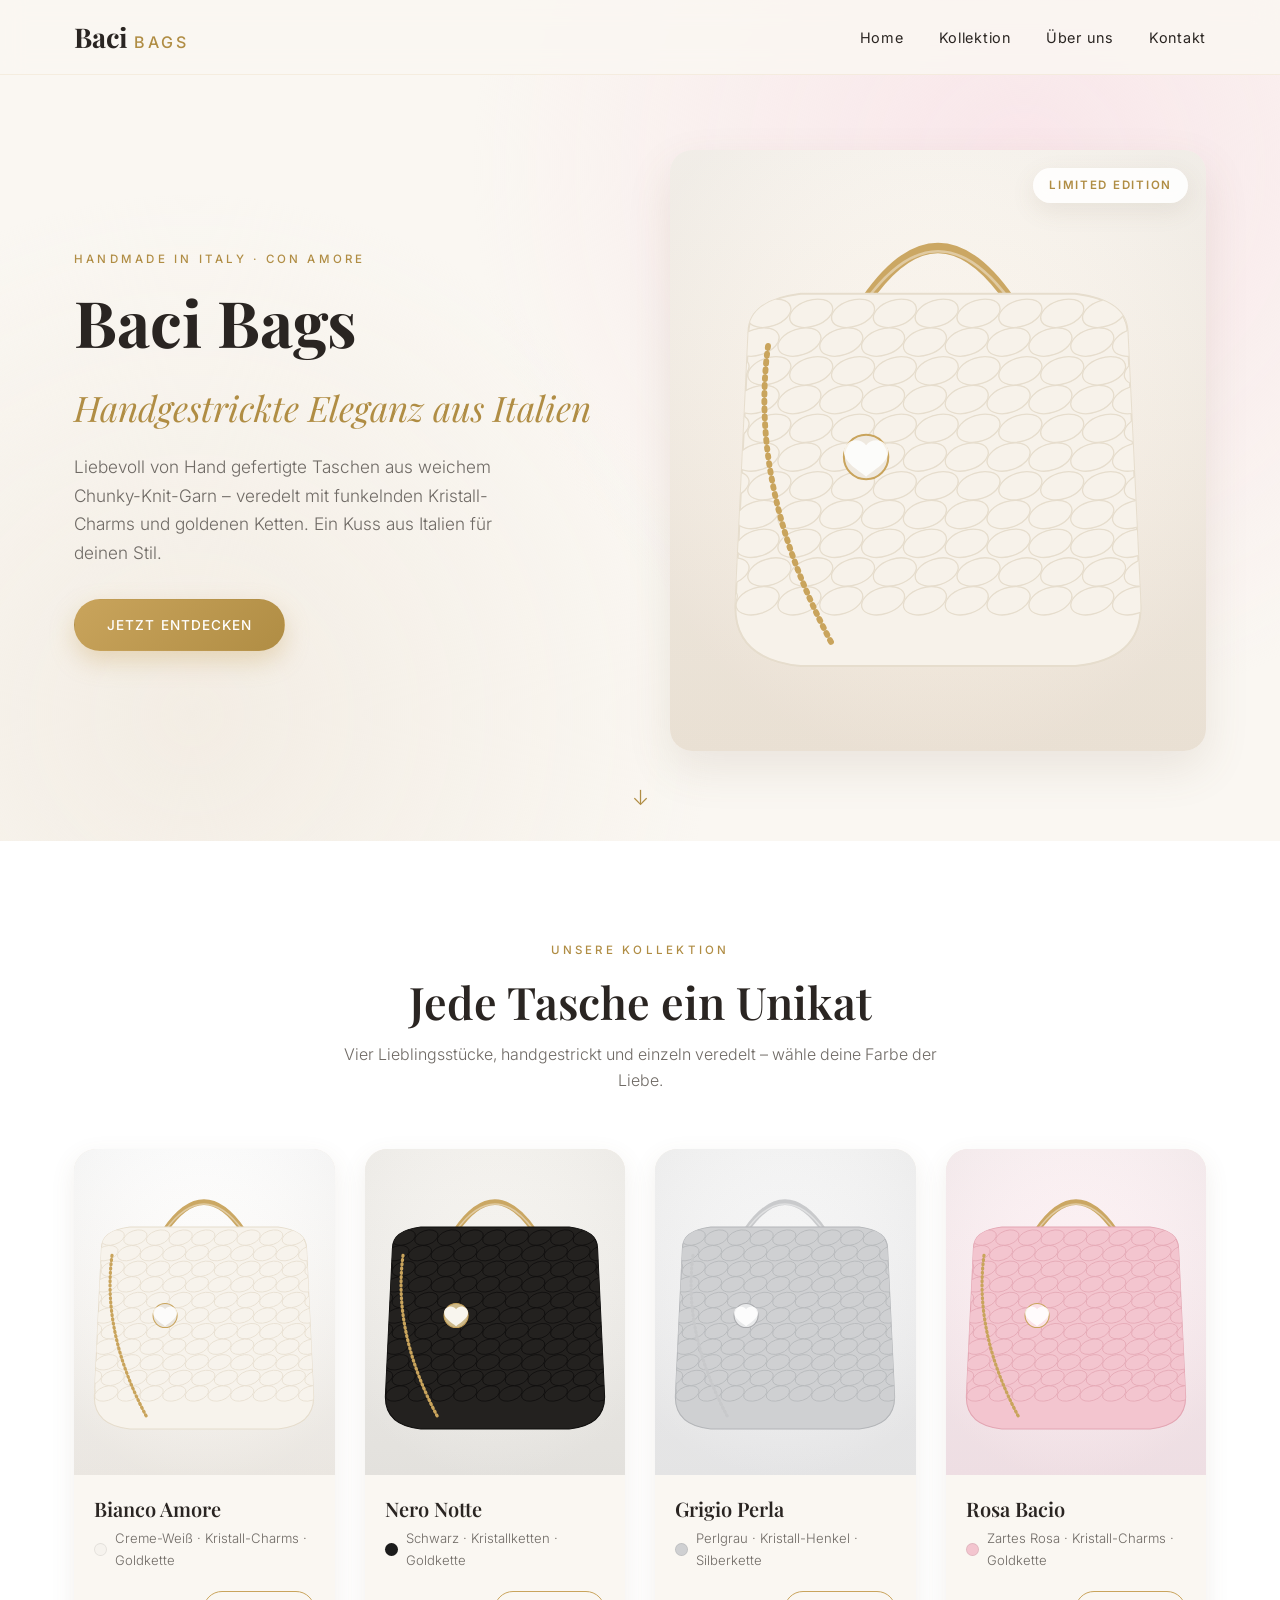
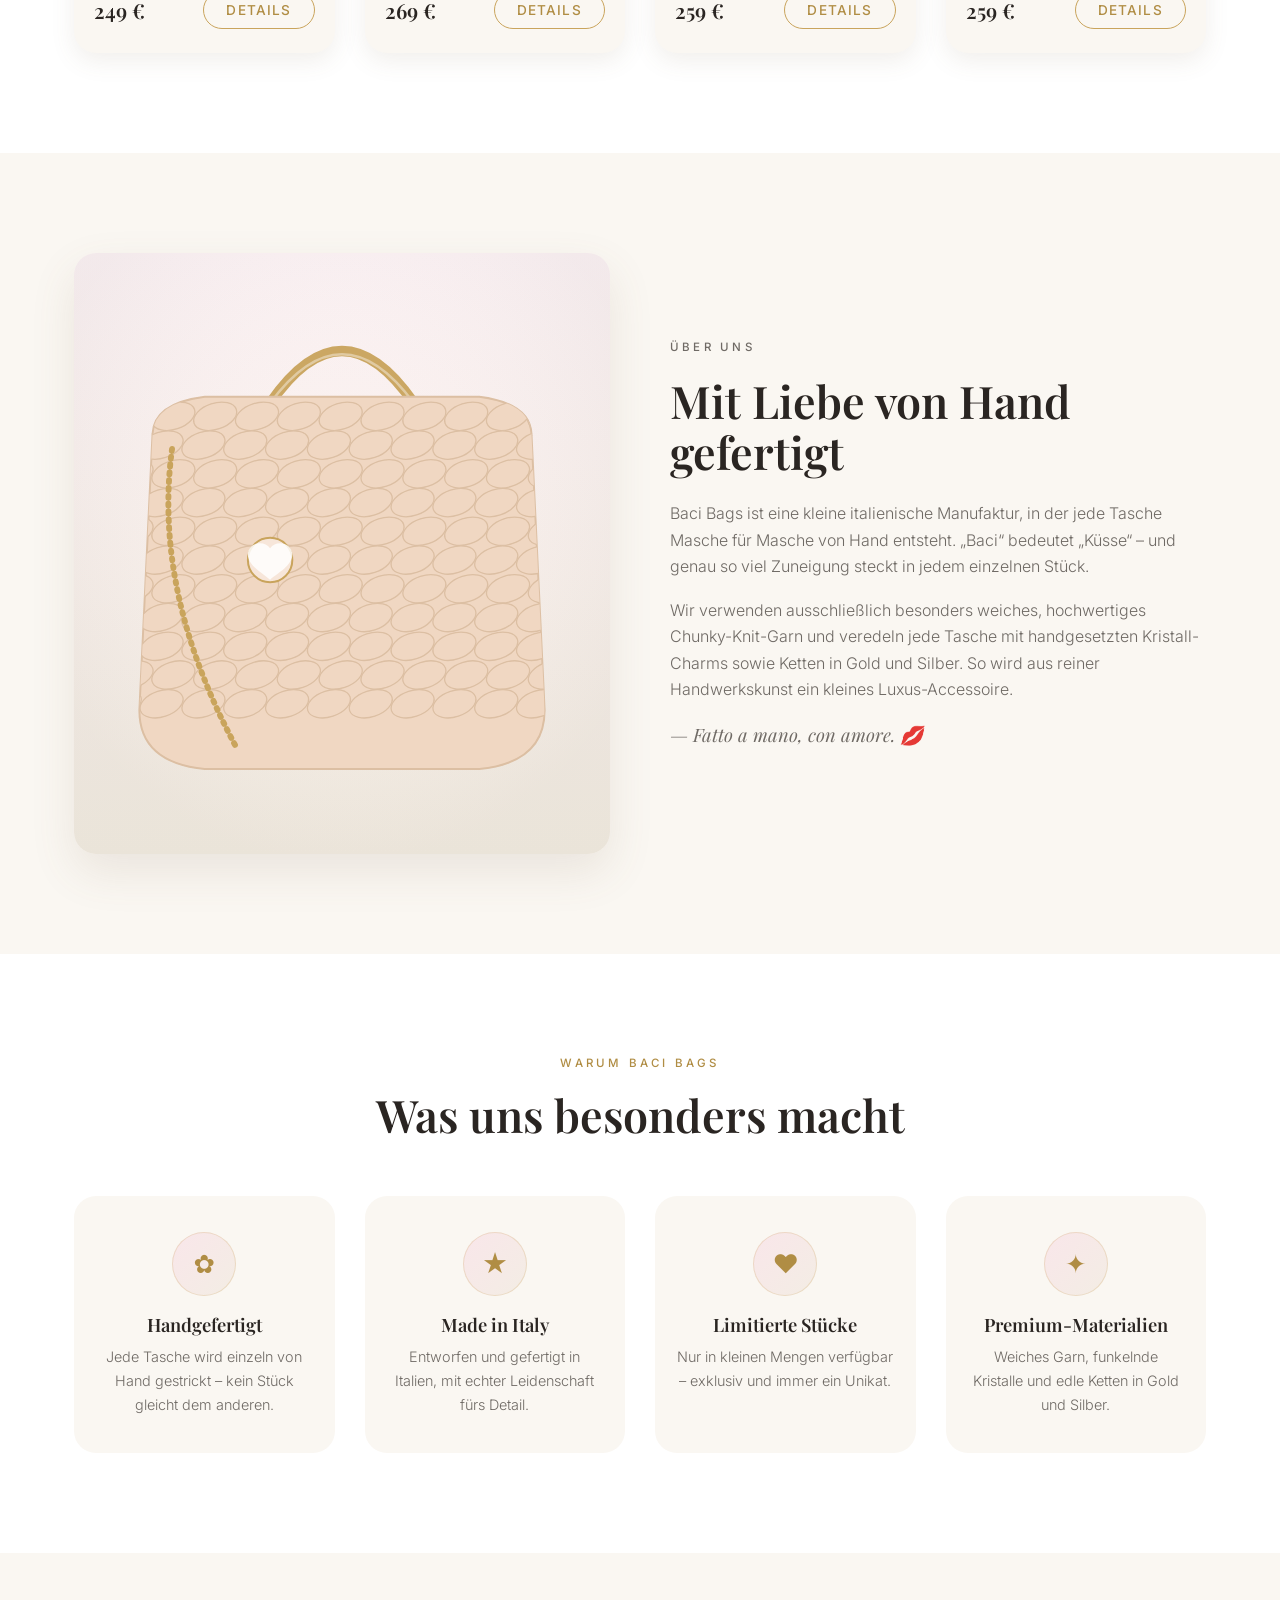
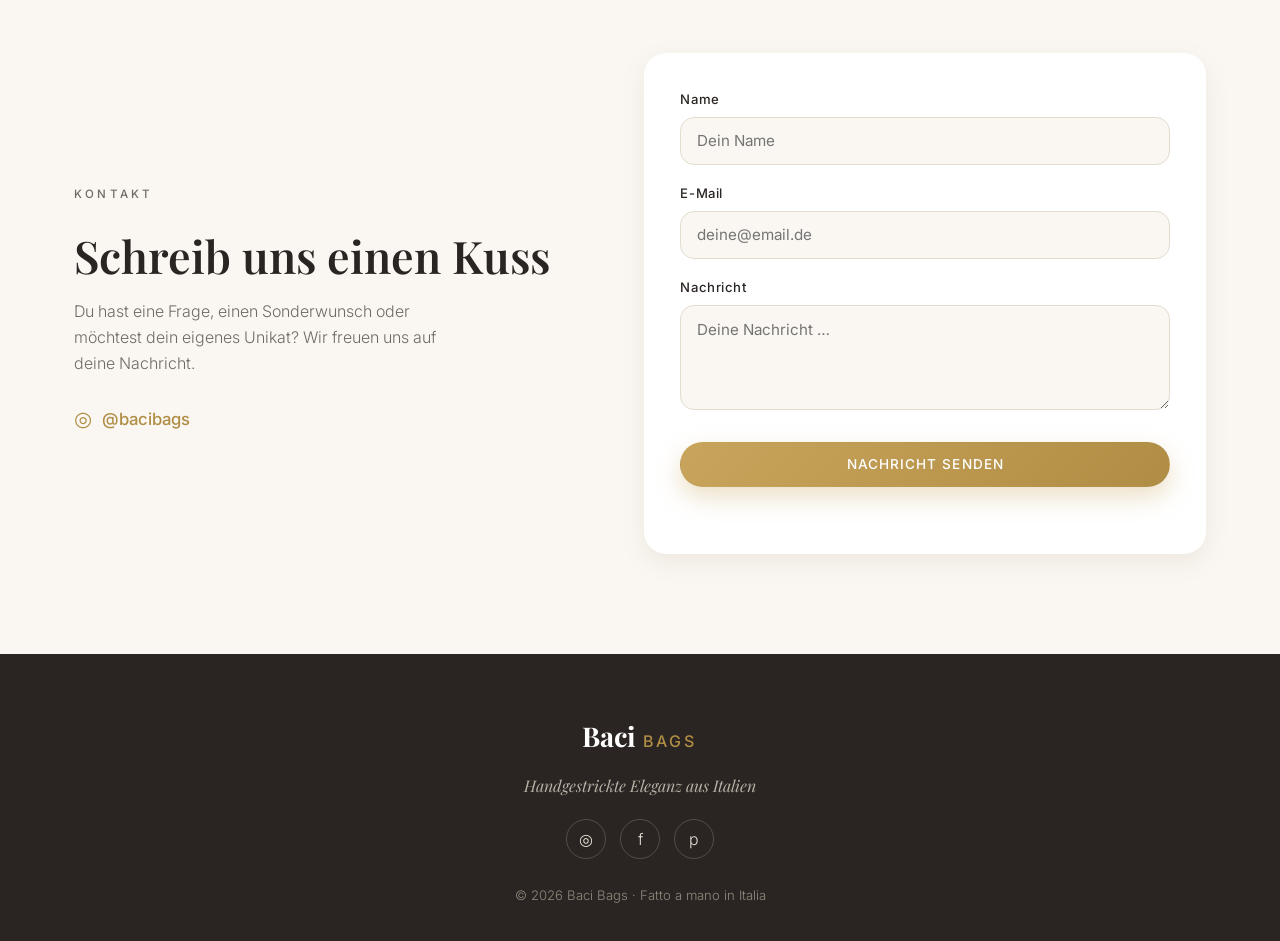
==== index.html @ c69b45a1 "Add Baci Bags one-page website Elegant, responsive One-Page-Website für die italienische Chunky-Knit" ====
<!DOCTYPE html>
<html lang="de">
<head>
    <meta charset="UTF-8">
    <meta name="viewport" content="width=device-width, initial-scale=1.0">
    <title>Baci Bags – Handgestrickte Eleganz aus Italien</title>
    <meta name="description" content="Baci Bags – handgefertigte Luxus-Taschen aus grobem Chunky-Knit-Garn. Mit Liebe gefertigt in Italien. Limitierte Stücke mit Kristall-Charms und Gold-Akzenten.">

    <link rel="preconnect" href="https://fonts.googleapis.com">
    <link rel="preconnect" href="https://fonts.gstatic.com" crossorigin>
    <link href="https://fonts.googleapis.com/css2?family=Playfair+Display:ital,wght@0,400;0,500;0,600;0,700;1,400&family=Inter:wght@300;400;500;600&display=swap" rel="stylesheet">

    <link rel="stylesheet" href="style.css">
</head>
<body>

    <!-- ============ HEADER / NAVIGATION ============ -->
    <header class="site-header" id="siteHeader">
        <div class="container nav-wrap">
            <a href="#home" class="logo">
                <span class="logo-mark">Baci</span>
                <span class="logo-sub">Bags</span>
            </a>

            <nav class="main-nav" id="mainNav" aria-label="Hauptnavigation">
                <ul>
                    <li><a href="#home">Home</a></li>
                    <li><a href="#kollektion">Kollektion</a></li>
                    <li><a href="#ueber-uns">Über uns</a></li>
                    <li><a href="#kontakt">Kontakt</a></li>
                </ul>
            </nav>

            <button class="burger" id="burger" aria-label="Menü öffnen" aria-expanded="false" aria-controls="mainNav">
                <span></span>
                <span></span>
                <span></span>
            </button>
        </div>
    </header>

    <!-- ============ HERO ============ -->
    <section class="hero" id="home">
        <div class="container hero-inner">
            <div class="hero-text">
                <p class="eyecatch">Handmade in Italy · con amore</p>
                <h1>Baci Bags<br><span>Handgestrickte Eleganz aus Italien</span></h1>
                <p class="hero-lead">
                    Liebevoll von Hand gefertigte Taschen aus weichem Chunky-Knit-Garn –
                    veredelt mit funkelnden Kristall-Charms und goldenen Ketten.
                    Ein Kuss aus Italien für deinen Stil.
                </p>
                <a href="#kollektion" class="btn btn-gold">Jetzt entdecken</a>
            </div>

            <div class="hero-image">
                <img src="images/hero-bag.svg" alt="Handgestrickte Baci Bag in Creme mit Kristall-Charms und Goldkette" loading="eager">
                <span class="hero-badge">Limited Edition</span>
            </div>
        </div>
        <a href="#kollektion" class="scroll-hint" aria-label="Nach unten scrollen">↓</a>
    </section>

    <!-- ============ KOLLEKTION ============ -->
    <section class="section collection" id="kollektion">
        <div class="container">
            <div class="section-head">
                <p class="eyecatch">Unsere Kollektion</p>
                <h2>Jede Tasche ein Unikat</h2>
                <p class="section-sub">
                    Vier Lieblingsstücke, handgestrickt und einzeln veredelt – wähle deine Farbe der Liebe.
                </p>
            </div>

            <div class="grid products">

                <article class="card">
                    <div class="card-img">
                        <img src="images/bag-white.svg" alt="Weiße Chunky-Knit Tasche mit Kristall-Herz-Charm und Goldkette" loading="lazy">
                    </div>
                    <div class="card-body">
                        <h3>Bianco Amore</h3>
                        <p class="card-color"><span class="dot" style="--dot:#f6f3ee"></span> Creme-Weiß · Kristall-Charms · Goldkette</p>
                        <div class="card-foot">
                            <span class="price">249 €</span>
                            <button class="btn btn-outline" data-bag="Bianco Amore">Details</button>
                        </div>
                    </div>
                </article>

                <article class="card">
                    <div class="card-img">
                        <img src="images/bag-black.svg" alt="Schwarze Chunky-Knit Tasche mit Kristallketten und Goldkette" loading="lazy">
                    </div>
                    <div class="card-body">
                        <h3>Nero Notte</h3>
                        <p class="card-color"><span class="dot" style="--dot:#1c1c1c"></span> Schwarz · Kristallketten · Goldkette</p>
                        <div class="card-foot">
                            <span class="price">269 €</span>
                            <button class="btn btn-outline" data-bag="Nero Notte">Details</button>
                        </div>
                    </div>
                </article>

                <article class="card">
                    <div class="card-img">
                        <img src="images/bag-grey.svg" alt="Graue Chunky-Knit Tasche mit Kristall-Henkel und Herz-Charm" loading="lazy">
                    </div>
                    <div class="card-body">
                        <h3>Grigio Perla</h3>
                        <p class="card-color"><span class="dot" style="--dot:#cfd0d2"></span> Perlgrau · Kristall-Henkel · Silberkette</p>
                        <div class="card-foot">
                            <span class="price">259 €</span>
                            <button class="btn btn-outline" data-bag="Grigio Perla">Details</button>
                        </div>
                    </div>
                </article>

                <article class="card">
                    <div class="card-img">
                        <img src="images/bag-pink.svg" alt="Rosa Chunky-Knit Tasche mit Fellbommel, Kristall-Charms und Goldkette" loading="lazy">
                    </div>
                    <div class="card-body">
                        <h3>Rosa Bacio</h3>
                        <p class="card-color"><span class="dot" style="--dot:#f3c5cf"></span> Zartes Rosa · Kristall-Charms · Goldkette</p>
                        <div class="card-foot">
                            <span class="price">259 €</span>
                            <button class="btn btn-outline" data-bag="Rosa Bacio">Details</button>
                        </div>
                    </div>
                </article>

            </div>
        </div>
    </section>

    <!-- ============ ÜBER UNS ============ -->
    <section class="section about" id="ueber-uns">
        <div class="container about-inner">
            <div class="about-image">
                <img src="images/about.svg" alt="Handarbeit an einer Chunky-Knit Tasche in der italienischen Manufaktur" loading="lazy">
            </div>
            <div class="about-text">
                <p class="eyecatch">Über uns</p>
                <h2>Mit Liebe von Hand gefertigt</h2>
                <p>
                    Baci Bags ist eine kleine italienische Manufaktur, in der jede Tasche
                    Masche für Masche von Hand entsteht. „Baci“ bedeutet „Küsse“ – und genau
                    so viel Zuneigung steckt in jedem einzelnen Stück.
                </p>
                <p>
                    Wir verwenden ausschließlich besonders weiches, hochwertiges Chunky-Knit-Garn
                    und veredeln jede Tasche mit handgesetzten Kristall-Charms sowie Ketten in
                    Gold und Silber. So wird aus reiner Handwerkskunst ein kleines Luxus-Accessoire.
                </p>
                <p class="signature">— Fatto a mano, con amore. 💋</p>
            </div>
        </div>
    </section>

    <!-- ============ HIGHLIGHTS ============ -->
    <section class="section highlights">
        <div class="container">
            <div class="section-head">
                <p class="eyecatch">Warum Baci Bags</p>
                <h2>Was uns besonders macht</h2>
            </div>

            <div class="grid features">
                <div class="feature">
                    <div class="feature-icon" aria-hidden="true">✿</div>
                    <h3>Handgefertigt</h3>
                    <p>Jede Tasche wird einzeln von Hand gestrickt – kein Stück gleicht dem anderen.</p>
                </div>
                <div class="feature">
                    <div class="feature-icon" aria-hidden="true">★</div>
                    <h3>Made in Italy</h3>
                    <p>Entworfen und gefertigt in Italien, mit echter Leidenschaft fürs Detail.</p>
                </div>
                <div class="feature">
                    <div class="feature-icon" aria-hidden="true">❤</div>
                    <h3>Limitierte Stücke</h3>
                    <p>Nur in kleinen Mengen verfügbar – exklusiv und immer ein Unikat.</p>
                </div>
                <div class="feature">
                    <div class="feature-icon" aria-hidden="true">✦</div>
                    <h3>Premium-Materialien</h3>
                    <p>Weiches Garn, funkelnde Kristalle und edle Ketten in Gold und Silber.</p>
                </div>
            </div>
        </div>
    </section>

    <!-- ============ KONTAKT ============ -->
    <section class="section contact" id="kontakt">
        <div class="container contact-inner">
            <div class="contact-text">
                <p class="eyecatch">Kontakt</p>
                <h2>Schreib uns einen Kuss</h2>
                <p>
                    Du hast eine Frage, einen Sonderwunsch oder möchtest dein eigenes Unikat?
                    Wir freuen uns auf deine Nachricht.
                </p>
                <a href="https://instagram.com" target="_blank" rel="noopener" class="insta-link">
                    <span class="insta-icon" aria-hidden="true">◎</span> @bacibags
                </a>
            </div>

            <form class="contact-form" id="contactForm" novalidate>
                <div class="field">
                    <label for="name">Name</label>
                    <input type="text" id="name" name="name" placeholder="Dein Name" required>
                </div>
                <div class="field">
                    <label for="email">E-Mail</label>
                    <input type="email" id="email" name="email" placeholder="deine@email.de" required>
                </div>
                <div class="field">
                    <label for="message">Nachricht</label>
                    <textarea id="message" name="message" rows="4" placeholder="Deine Nachricht …" required></textarea>
                </div>
                <button type="submit" class="btn btn-gold">Nachricht senden</button>
                <p class="form-note" id="formNote" role="status" aria-live="polite"></p>
            </form>
        </div>
    </section>

    <!-- ============ FOOTER ============ -->
    <footer class="site-footer">
        <div class="container footer-inner">
            <a href="#home" class="logo logo-footer">
                <span class="logo-mark">Baci</span>
                <span class="logo-sub">Bags</span>
            </a>
            <p class="footer-tagline">Handgestrickte Eleganz aus Italien</p>
            <div class="socials" aria-label="Social Media">
                <a href="https://instagram.com" target="_blank" rel="noopener" aria-label="Instagram">◎</a>
                <a href="https://facebook.com" target="_blank" rel="noopener" aria-label="Facebook">f</a>
                <a href="https://pinterest.com" target="_blank" rel="noopener" aria-label="Pinterest">p</a>
            </div>
            <p class="copyright">© <span id="year"></span> Baci Bags · Fatto a mano in Italia</p>
        </div>
    </footer>

    <script src="script.js"></script>
</body>
</html>
---- style.css ----
/* ============================================================
   Baci Bags – style.css
   Elegant, minimalistisch, Boutique-/Luxusgefühl
   ============================================================ */

:root {
    --cream:      #faf7f2;
    --cream-deep: #f3ede4;
    --ink:        #2a2522;
    --grey:       #6f6a65;
    --rose:       #f3c5cf;
    --rose-soft:  #f9e6ea;
    --gold:       #c9a45c;
    --gold-deep:  #b08d44;
    --black:      #1c1c1c;
    --white:      #ffffff;
    --shadow:     0 18px 45px rgba(120, 100, 70, 0.12);
    --shadow-sm:  0 8px 24px rgba(120, 100, 70, 0.10);
    --radius:     22px;
    --radius-sm:  14px;
    --maxw:       1180px;
    --serif:      'Playfair Display', Georgia, serif;
    --sans:       'Inter', system-ui, -apple-system, sans-serif;
}

* { margin: 0; padding: 0; box-sizing: border-box; }

html { scroll-behavior: smooth; scroll-padding-top: 90px; }

body {
    font-family: var(--sans);
    color: var(--ink);
    background: var(--cream);
    line-height: 1.65;
    font-weight: 300;
    -webkit-font-smoothing: antialiased;
    overflow-x: hidden;
}

img { display: block; max-width: 100%; height: auto; }

a { text-decoration: none; color: inherit; }

.container {
    width: 100%;
    max-width: var(--maxw);
    margin: 0 auto;
    padding: 0 24px;
}

/* ---------- Typografie ---------- */
h1, h2, h3 { font-family: var(--serif); font-weight: 600; line-height: 1.15; color: var(--ink); }
h1 { font-size: clamp(2.4rem, 5vw, 4rem); font-weight: 700; }
h2 { font-size: clamp(1.9rem, 3.6vw, 2.8rem); }
h3 { font-size: 1.3rem; }

.eyecatch {
    font-family: var(--sans);
    text-transform: uppercase;
    letter-spacing: 0.28em;
    font-size: 0.72rem;
    font-weight: 500;
    color: var(--gold-deep);
    margin-bottom: 1rem;
}

/* ---------- Buttons ---------- */
.btn {
    display: inline-block;
    font-family: var(--sans);
    font-size: 0.85rem;
    font-weight: 500;
    letter-spacing: 0.08em;
    text-transform: uppercase;
    padding: 0.85rem 2rem;
    border-radius: 50px;
    border: 1px solid transparent;
    cursor: pointer;
    transition: transform .3s ease, box-shadow .3s ease, background .3s ease, color .3s ease;
}
.btn-gold {
    background: linear-gradient(135deg, var(--gold), var(--gold-deep));
    color: #fff;
    box-shadow: 0 10px 24px rgba(201, 164, 92, 0.35);
}
.btn-gold:hover { transform: translateY(-3px); box-shadow: 0 16px 32px rgba(201, 164, 92, 0.45); }
.btn-outline {
    background: transparent;
    border-color: var(--gold);
    color: var(--gold-deep);
    padding: 0.6rem 1.4rem;
}
.btn-outline:hover { background: var(--gold); color: #fff; transform: translateY(-2px); }

/* ---------- Header ---------- */
.site-header {
    position: fixed;
    top: 0; left: 0; right: 0;
    z-index: 100;
    background: rgba(250, 247, 242, 0.82);
    backdrop-filter: blur(12px);
    border-bottom: 1px solid rgba(201, 164, 92, 0.12);
    transition: box-shadow .3s ease, background .3s ease;
}
.site-header.scrolled { box-shadow: var(--shadow-sm); background: rgba(250, 247, 242, 0.95); }
.nav-wrap { display: flex; align-items: center; justify-content: space-between; height: 74px; }

.logo { display: flex; align-items: baseline; gap: .4rem; font-family: var(--serif); }
.logo-mark { font-size: 1.7rem; font-weight: 700; color: var(--ink); }
.logo-sub { font-size: 1rem; letter-spacing: 0.2em; text-transform: uppercase; color: var(--gold-deep); font-family: var(--sans); font-weight: 500; }

.main-nav ul { display: flex; gap: 2.2rem; list-style: none; }
.main-nav a {
    font-size: 0.9rem;
    font-weight: 400;
    letter-spacing: 0.05em;
    color: var(--ink);
    position: relative;
    padding: 4px 0;
}
.main-nav a::after {
    content: "";
    position: absolute;
    left: 0; bottom: -2px;
    width: 0; height: 1.5px;
    background: var(--gold);
    transition: width .3s ease;
}
.main-nav a:hover::after { width: 100%; }

/* Burger */
.burger { display: none; flex-direction: column; gap: 5px; background: none; border: none; cursor: pointer; padding: 6px; }
.burger span { width: 26px; height: 2px; background: var(--ink); border-radius: 2px; transition: transform .3s ease, opacity .3s ease; }
.burger.open span:nth-child(1) { transform: translateY(7px) rotate(45deg); }
.burger.open span:nth-child(2) { opacity: 0; }
.burger.open span:nth-child(3) { transform: translateY(-7px) rotate(-45deg); }

/* ---------- Hero ---------- */
.hero {
    position: relative;
    padding: 150px 0 90px;
    background:
        radial-gradient(circle at 80% 20%, var(--rose-soft) 0%, transparent 45%),
        radial-gradient(circle at 15% 85%, #f3ede4 0%, transparent 40%),
        var(--cream);
    overflow: hidden;
}
.hero-inner { display: grid; grid-template-columns: 1fr 1fr; gap: 60px; align-items: center; }
.hero-text h1 { margin-bottom: 1.3rem; }
.hero-text h1 span { font-size: 0.55em; font-weight: 400; font-style: italic; color: var(--gold-deep); display: inline-block; margin-top: .4rem; }
.hero-lead { font-size: 1.08rem; color: var(--grey); max-width: 460px; margin-bottom: 2rem; }

.hero-image { position: relative; }
.hero-image img {
    width: 100%;
    border-radius: var(--radius);
    box-shadow: var(--shadow);
    transition: transform .6s ease;
}
.hero-image:hover img { transform: translateY(-6px) scale(1.01); }
.hero-badge {
    position: absolute;
    top: 18px; right: 18px;
    background: rgba(255,255,255,0.85);
    backdrop-filter: blur(6px);
    color: var(--gold-deep);
    font-size: 0.72rem;
    letter-spacing: 0.15em;
    text-transform: uppercase;
    font-weight: 600;
    padding: .5rem 1rem;
    border-radius: 50px;
    box-shadow: var(--shadow-sm);
}

.scroll-hint {
    position: absolute;
    left: 50%; bottom: 26px;
    transform: translateX(-50%);
    font-size: 1.3rem;
    color: var(--gold-deep);
    animation: bounce 2s infinite;
}
@keyframes bounce { 0%,100%{ transform: translateX(-50%) translateY(0);} 50%{ transform: translateX(-50%) translateY(8px);} }

/* ---------- Sections ---------- */
.section { padding: 100px 0; }
.section-head { text-align: center; max-width: 620px; margin: 0 auto 56px; }
.section-head .eyecatch { display: block; }
.section-sub { color: var(--grey); margin-top: .8rem; }

.grid { display: grid; gap: 30px; }

/* ---------- Kollektion ---------- */
.collection { background: var(--white); }
.products { grid-template-columns: repeat(4, 1fr); }
.card {
    background: var(--cream);
    border-radius: var(--radius);
    overflow: hidden;
    box-shadow: var(--shadow-sm);
    transition: transform .4s ease, box-shadow .4s ease;
    display: flex;
    flex-direction: column;
}
.card:hover { transform: translateY(-8px); box-shadow: var(--shadow); }
.card-img { overflow: hidden; aspect-ratio: 4 / 5; background: var(--cream-deep); }
.card-img img { width: 100%; height: 100%; object-fit: cover; transition: transform .6s ease; }
.card:hover .card-img img { transform: scale(1.07); }
.card-body { padding: 22px 20px 24px; display: flex; flex-direction: column; gap: .5rem; flex: 1; }
.card-body h3 { font-size: 1.25rem; }
.card-color { font-size: 0.82rem; color: var(--grey); display: flex; align-items: center; gap: .5rem; }
.dot { width: 13px; height: 13px; border-radius: 50%; background: var(--dot, #ccc); box-shadow: inset 0 0 0 1px rgba(0,0,0,.08); flex-shrink: 0; }
.card-foot { margin-top: auto; display: flex; align-items: center; justify-content: space-between; padding-top: 12px; }
.price { font-family: var(--serif); font-size: 1.3rem; font-weight: 600; color: var(--ink); }

/* ---------- Über uns ---------- */
.about { background: var(--cream); }
.about-inner { display: grid; grid-template-columns: 1fr 1fr; gap: 60px; align-items: center; }
.about-image img { border-radius: var(--radius); box-shadow: var(--shadow); width: 100%; }
.about-text p { color: var(--grey); margin-bottom: 1.1rem; }
.about-text h2 { margin-bottom: 1.4rem; }
.signature { font-family: var(--serif); font-style: italic; color: var(--gold-deep); font-size: 1.15rem; }

/* ---------- Highlights ---------- */
.highlights { background: var(--white); }
.features { grid-template-columns: repeat(4, 1fr); }
.feature {
    text-align: center;
    padding: 36px 22px;
    background: var(--cream);
    border-radius: var(--radius);
    transition: transform .4s ease, box-shadow .4s ease;
}
.feature:hover { transform: translateY(-6px); box-shadow: var(--shadow-sm); }
.feature-icon {
    width: 64px; height: 64px;
    margin: 0 auto 18px;
    display: grid; place-items: center;
    font-size: 1.6rem;
    color: var(--gold-deep);
    background: linear-gradient(135deg, var(--rose-soft), var(--cream-deep));
    border-radius: 50%;
    box-shadow: inset 0 0 0 1px rgba(201,164,92,.25);
}
.feature h3 { font-size: 1.15rem; margin-bottom: .6rem; }
.feature p { font-size: 0.9rem; color: var(--grey); }

/* ---------- Kontakt ---------- */
.contact { background: var(--cream); }
.contact-inner { display: grid; grid-template-columns: 1fr 1.1fr; gap: 60px; align-items: center; }
.contact-text p { color: var(--grey); margin: 1rem 0 1.6rem; max-width: 380px; }
.insta-link {
    display: inline-flex; align-items: center; gap: .6rem;
    font-weight: 500; color: var(--gold-deep);
    font-size: 1.05rem;
    transition: color .3s ease;
}
.insta-link:hover { color: var(--ink); }
.insta-icon { font-size: 1.3rem; }

.contact-form {
    background: var(--white);
    padding: 36px;
    border-radius: var(--radius);
    box-shadow: var(--shadow-sm);
}
.field { margin-bottom: 18px; }
.field label { display: block; font-size: 0.82rem; font-weight: 500; letter-spacing: .04em; margin-bottom: .4rem; color: var(--ink); }
.field input, .field textarea {
    width: 100%;
    font-family: var(--sans);
    font-size: 0.95rem;
    padding: 0.85rem 1rem;
    border: 1px solid #e3dccf;
    border-radius: var(--radius-sm);
    background: var(--cream);
    color: var(--ink);
    transition: border-color .3s ease, box-shadow .3s ease;
    resize: vertical;
}
.field input:focus, .field textarea:focus {
    outline: none;
    border-color: var(--gold);
    box-shadow: 0 0 0 3px rgba(201,164,92,.15);
}
.contact-form .btn { width: 100%; margin-top: 6px; }
.form-note { margin-top: 14px; font-size: 0.88rem; text-align: center; min-height: 1.2em; }
.form-note.success { color: #5b8a5b; }
.form-note.error { color: #c0594f; }

/* ---------- Footer ---------- */
.site-footer { background: var(--ink); color: #d8d2c8; padding: 60px 0 34px; text-align: center; }
.footer-inner { display: flex; flex-direction: column; align-items: center; gap: 14px; }
.logo-footer .logo-mark { color: #fff; }
.footer-tagline { font-family: var(--serif); font-style: italic; color: #b8b1a5; }
.socials { display: flex; gap: 14px; margin: 6px 0; }
.socials a {
    width: 40px; height: 40px;
    display: grid; place-items: center;
    border-radius: 50%;
    border: 1px solid rgba(255,255,255,.18);
    color: #e7e1d6;
    font-size: 1rem;
    transition: background .3s ease, color .3s ease, transform .3s ease;
}
.socials a:hover { background: var(--gold); color: #fff; border-color: var(--gold); transform: translateY(-3px); }
.copyright { font-size: 0.82rem; color: #8f897e; margin-top: 6px; }

/* ============================================================
   Responsive
   ============================================================ */
@media (max-width: 980px) {
    .products, .features { grid-template-columns: repeat(2, 1fr); }
    .hero-inner, .about-inner, .contact-inner { grid-template-columns: 1fr; gap: 40px; }
    .about-image { order: -1; }
    .hero-text { text-align: center; }
    .hero-lead { margin-left: auto; margin-right: auto; }
}

@media (max-width: 720px) {
    .burger { display: flex; }
    .main-nav {
        position: fixed;
        top: 74px; right: 0;
        width: min(75vw, 300px);
        height: calc(100vh - 74px);
        background: var(--cream);
        box-shadow: -10px 0 40px rgba(0,0,0,.10);
        transform: translateX(100%);
        transition: transform .35s ease;
        padding: 40px 0;
    }
    .main-nav.open { transform: translateX(0); }
    .main-nav ul { flex-direction: column; gap: 0; }
    .main-nav li { width: 100%; }
    .main-nav a { display: block; padding: 16px 32px; font-size: 1.05rem; }
    .section { padding: 70px 0; }
    .hero { padding: 120px 0 70px; }
}

@media (max-width: 480px) {
    .products, .features { grid-template-columns: 1fr; }
    .contact-form { padding: 26px; }
    .container { padding: 0 18px; }
}

/* Reduced motion */
@media (prefers-reduced-motion: reduce) {
    html { scroll-behavior: auto; }
    *, *::before, *::after { animation-duration: .001ms !important; transition-duration: .001ms !important; }
}
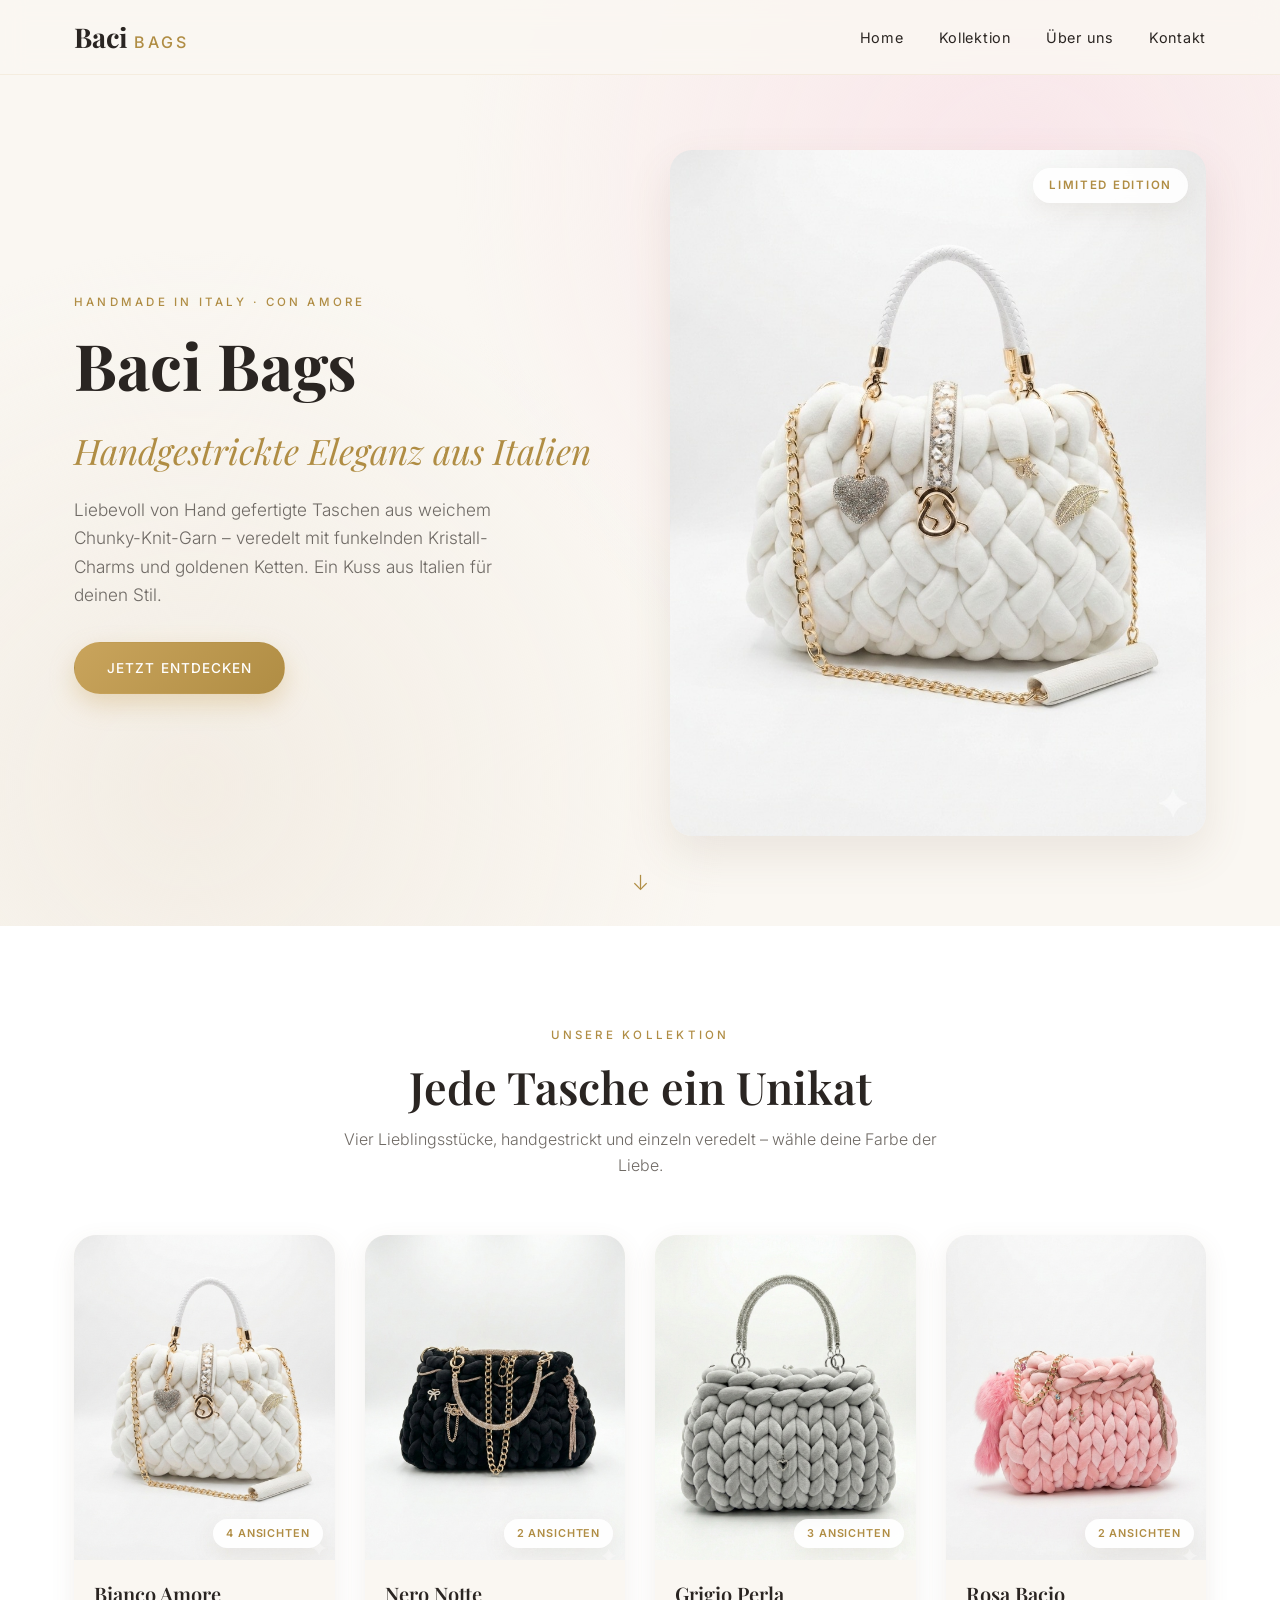
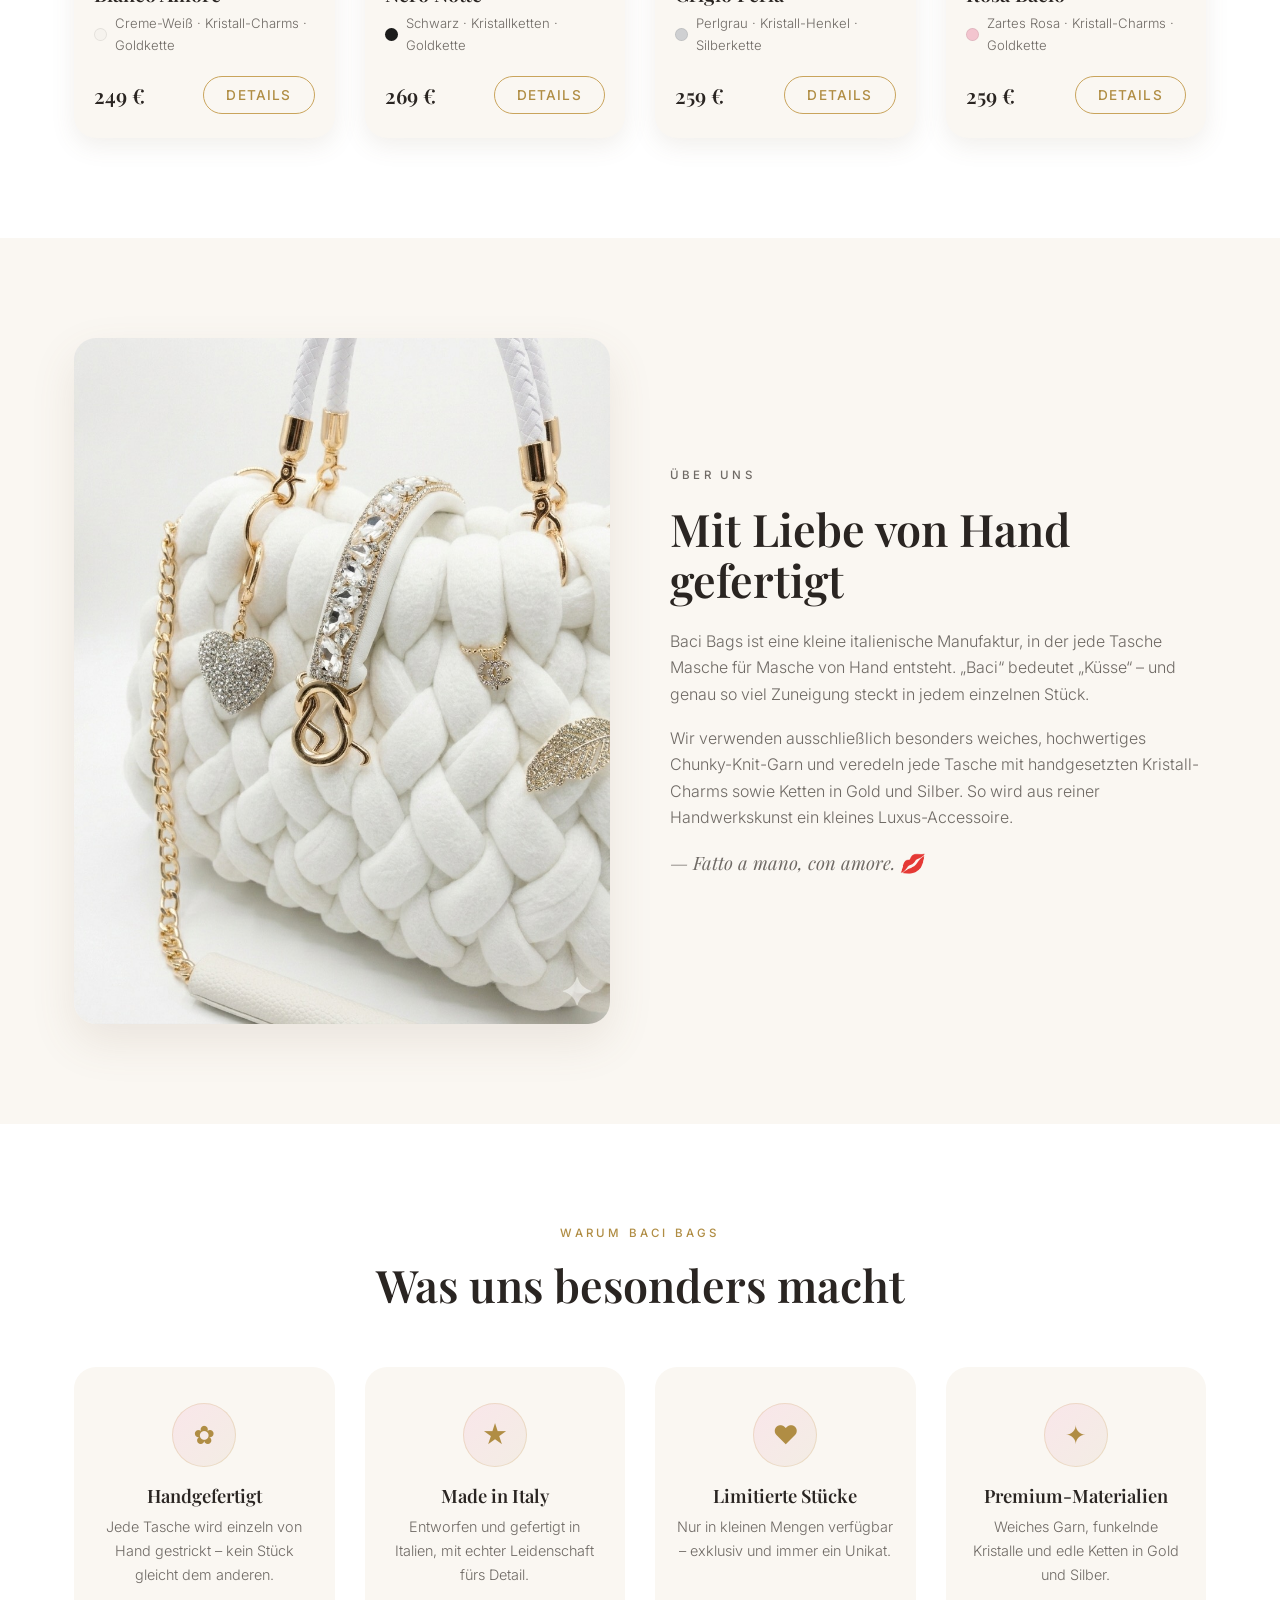
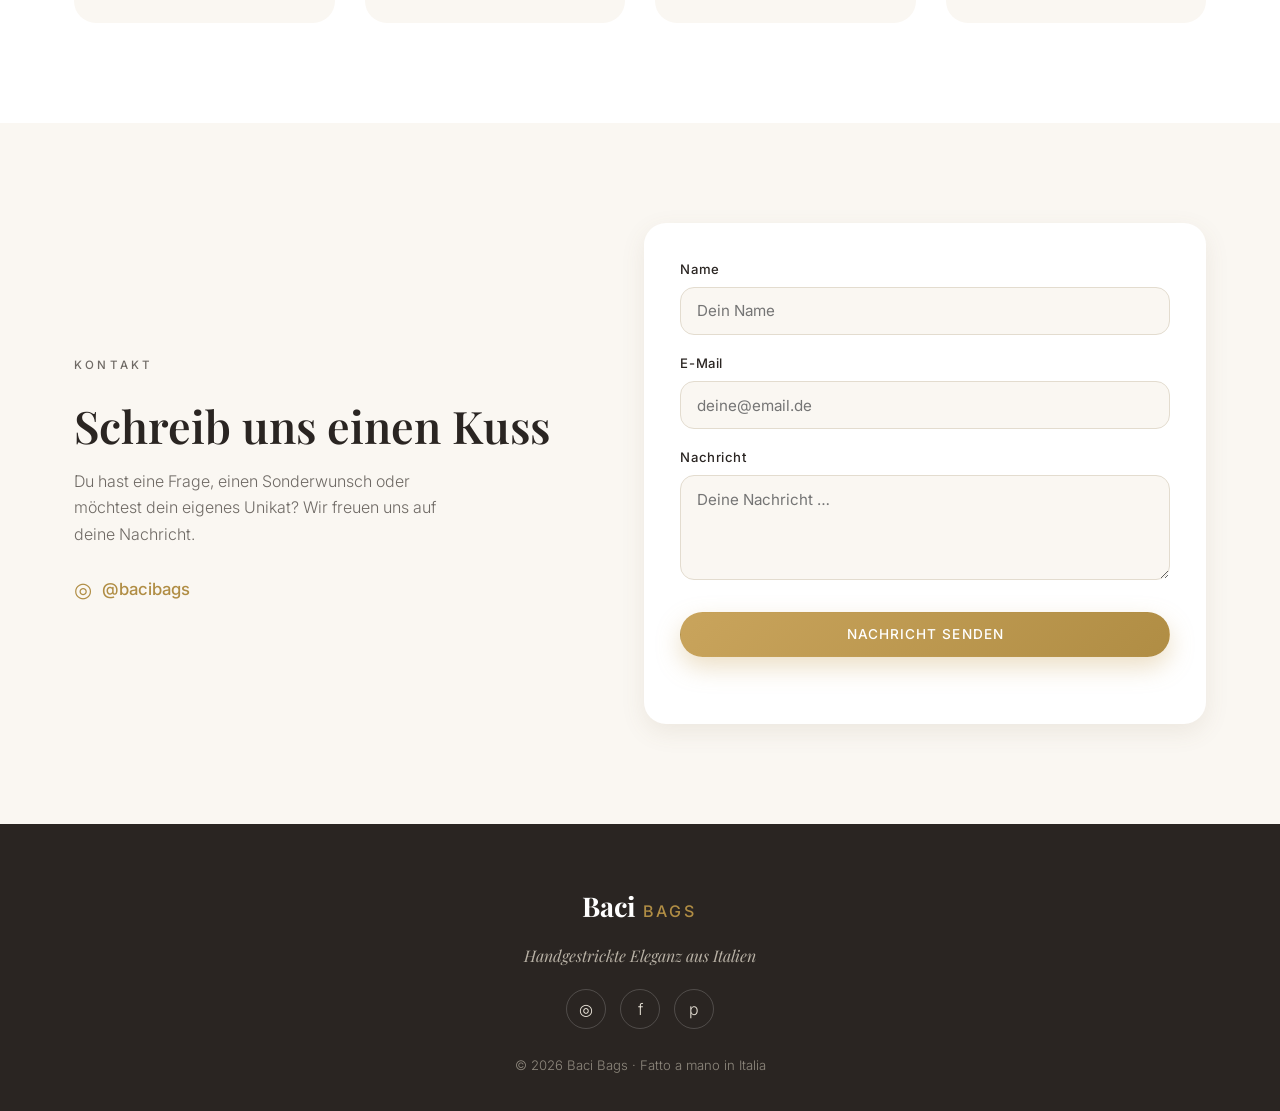
==== commit 9f28dcfb: "Replace SVG placeholders with real product photos and add gallery - Remove all SVG placeholder image" ====
--- a/index.html
+++ b/index.html
@@ -54,7 +54,7 @@
             </div>
 
             <div class="hero-image">
-                <img src="images/hero-bag.svg" alt="Handgestrickte Baci Bag in Creme mit Kristall-Charms und Goldkette" loading="eager">
+                <img src="images/IMG_1885.jpeg" alt="Handgestrickte Baci Bag in Creme-Weiß mit Kristall-Charms und Goldkette" loading="eager">
                 <span class="hero-badge">Limited Edition</span>
             </div>
         </div>
@@ -74,58 +74,70 @@
 
             <div class="grid products">
 
-                <article class="card">
-                    <div class="card-img">
-                        <img src="images/bag-white.svg" alt="Weiße Chunky-Knit Tasche mit Kristall-Herz-Charm und Goldkette" loading="lazy">
+                <article class="card"
+                         data-name="Bianco Amore"
+                         data-gallery="images/IMG_1885.jpeg|images/IMG_1895.jpeg|images/IMG_1896.jpeg|images/IMG_1897.jpeg">
+                    <div class="card-img">
+                        <img src="images/IMG_1885.jpeg" alt="Weiße Chunky-Knit Tasche mit Kristall-Herz-Charm und Goldkette" loading="lazy">
+                        <span class="card-count">4 Ansichten</span>
                     </div>
                     <div class="card-body">
                         <h3>Bianco Amore</h3>
                         <p class="card-color"><span class="dot" style="--dot:#f6f3ee"></span> Creme-Weiß · Kristall-Charms · Goldkette</p>
                         <div class="card-foot">
                             <span class="price">249 €</span>
-                            <button class="btn btn-outline" data-bag="Bianco Amore">Details</button>
-                        </div>
-                    </div>
-                </article>
-
-                <article class="card">
-                    <div class="card-img">
-                        <img src="images/bag-black.svg" alt="Schwarze Chunky-Knit Tasche mit Kristallketten und Goldkette" loading="lazy">
+                            <button class="btn btn-outline" data-details>Details</button>
+                        </div>
+                    </div>
+                </article>
+
+                <article class="card"
+                         data-name="Nero Notte"
+                         data-gallery="images/IMG_1888.jpeg|images/IMG_1891.jpeg">
+                    <div class="card-img">
+                        <img src="images/IMG_1888.jpeg" alt="Schwarze Chunky-Knit Tasche mit Kristallketten und Goldkette" loading="lazy">
+                        <span class="card-count">2 Ansichten</span>
                     </div>
                     <div class="card-body">
                         <h3>Nero Notte</h3>
                         <p class="card-color"><span class="dot" style="--dot:#1c1c1c"></span> Schwarz · Kristallketten · Goldkette</p>
                         <div class="card-foot">
                             <span class="price">269 €</span>
-                            <button class="btn btn-outline" data-bag="Nero Notte">Details</button>
-                        </div>
-                    </div>
-                </article>
-
-                <article class="card">
-                    <div class="card-img">
-                        <img src="images/bag-grey.svg" alt="Graue Chunky-Knit Tasche mit Kristall-Henkel und Herz-Charm" loading="lazy">
+                            <button class="btn btn-outline" data-details>Details</button>
+                        </div>
+                    </div>
+                </article>
+
+                <article class="card"
+                         data-name="Grigio Perla"
+                         data-gallery="images/IMG_1894.jpeg|images/IMG_1889.jpeg|images/IMG_1890.jpeg">
+                    <div class="card-img">
+                        <img src="images/IMG_1894.jpeg" alt="Graue Chunky-Knit Tasche mit Kristall-Henkel und Herz-Charm" loading="lazy">
+                        <span class="card-count">3 Ansichten</span>
                     </div>
                     <div class="card-body">
                         <h3>Grigio Perla</h3>
                         <p class="card-color"><span class="dot" style="--dot:#cfd0d2"></span> Perlgrau · Kristall-Henkel · Silberkette</p>
                         <div class="card-foot">
                             <span class="price">259 €</span>
-                            <button class="btn btn-outline" data-bag="Grigio Perla">Details</button>
-                        </div>
-                    </div>
-                </article>
-
-                <article class="card">
-                    <div class="card-img">
-                        <img src="images/bag-pink.svg" alt="Rosa Chunky-Knit Tasche mit Fellbommel, Kristall-Charms und Goldkette" loading="lazy">
+                            <button class="btn btn-outline" data-details>Details</button>
+                        </div>
+                    </div>
+                </article>
+
+                <article class="card"
+                         data-name="Rosa Bacio"
+                         data-gallery="images/IMG_1887.jpeg|images/IMG_1892.jpeg">
+                    <div class="card-img">
+                        <img src="images/IMG_1887.jpeg" alt="Rosa Chunky-Knit Tasche mit Fellbommel, Kristall-Charms und Goldkette" loading="lazy">
+                        <span class="card-count">2 Ansichten</span>
                     </div>
                     <div class="card-body">
                         <h3>Rosa Bacio</h3>
                         <p class="card-color"><span class="dot" style="--dot:#f3c5cf"></span> Zartes Rosa · Kristall-Charms · Goldkette</p>
                         <div class="card-foot">
                             <span class="price">259 €</span>
-                            <button class="btn btn-outline" data-bag="Rosa Bacio">Details</button>
+                            <button class="btn btn-outline" data-details>Details</button>
                         </div>
                     </div>
                 </article>
@@ -138,7 +150,7 @@
     <section class="section about" id="ueber-uns">
         <div class="container about-inner">
             <div class="about-image">
-                <img src="images/about.svg" alt="Handarbeit an einer Chunky-Knit Tasche in der italienischen Manufaktur" loading="lazy">
+                <img src="images/IMG_1897.jpeg" alt="Detailaufnahme einer handgestrickten Baci Bag mit Kristall-Charms" loading="lazy">
             </div>
             <div class="about-text">
                 <p class="eyecatch">Über uns</p>
@@ -242,6 +254,17 @@
         </div>
     </footer>
 
+    <!-- ============ LIGHTBOX / PRODUKT-GALERIE ============ -->
+    <div class="lightbox" id="lightbox" aria-hidden="true" role="dialog" aria-modal="true" aria-label="Produktgalerie">
+        <button class="lb-close" id="lbClose" aria-label="Schließen">×</button>
+        <button class="lb-nav lb-prev" id="lbPrev" aria-label="Vorheriges Bild">‹</button>
+        <div class="lb-stage">
+            <img src="" alt="" id="lbImage">
+            <p class="lb-caption" id="lbCaption"></p>
+        </div>
+        <button class="lb-nav lb-next" id="lbNext" aria-label="Nächstes Bild">›</button>
+    </div>
+
     <script src="script.js"></script>
 </body>
 </html>
--- a/style.css
+++ b/style.css
@@ -204,9 +204,24 @@
     flex-direction: column;
 }
 .card:hover { transform: translateY(-8px); box-shadow: var(--shadow); }
-.card-img { overflow: hidden; aspect-ratio: 4 / 5; background: var(--cream-deep); }
+.card-img { overflow: hidden; aspect-ratio: 4 / 5; background: var(--cream-deep); position: relative; cursor: zoom-in; }
 .card-img img { width: 100%; height: 100%; object-fit: cover; transition: transform .6s ease; }
 .card:hover .card-img img { transform: scale(1.07); }
+.card-count {
+    position: absolute;
+    bottom: 12px; right: 12px;
+    background: rgba(255,255,255,0.88);
+    backdrop-filter: blur(6px);
+    color: var(--gold-deep);
+    font-size: 0.68rem;
+    letter-spacing: 0.08em;
+    text-transform: uppercase;
+    font-weight: 600;
+    padding: .35rem .8rem;
+    border-radius: 50px;
+    box-shadow: var(--shadow-sm);
+    pointer-events: none;
+}
 .card-body { padding: 22px 20px 24px; display: flex; flex-direction: column; gap: .5rem; flex: 1; }
 .card-body h3 { font-size: 1.25rem; }
 .card-color { font-size: 0.82rem; color: var(--grey); display: flex; align-items: center; gap: .5rem; }
@@ -306,6 +321,65 @@
 }
 .socials a:hover { background: var(--gold); color: #fff; border-color: var(--gold); transform: translateY(-3px); }
 .copyright { font-size: 0.82rem; color: #8f897e; margin-top: 6px; }
+
+/* ---------- Lightbox / Produkt-Galerie ---------- */
+.lightbox {
+    position: fixed;
+    inset: 0;
+    z-index: 200;
+    display: flex;
+    align-items: center;
+    justify-content: center;
+    gap: 12px;
+    padding: 30px;
+    background: rgba(28, 24, 22, 0.86);
+    backdrop-filter: blur(8px);
+    opacity: 0;
+    visibility: hidden;
+    transition: opacity .35s ease, visibility .35s ease;
+}
+.lightbox.open { opacity: 1; visibility: visible; }
+.lb-stage { display: flex; flex-direction: column; align-items: center; gap: 16px; max-width: 90vw; }
+.lb-stage img {
+    max-width: 90vw;
+    max-height: 78vh;
+    border-radius: var(--radius);
+    box-shadow: 0 30px 80px rgba(0,0,0,.5);
+    background: var(--cream);
+    transition: opacity .25s ease;
+}
+.lb-caption {
+    color: #f3ede4;
+    font-family: var(--serif);
+    font-style: italic;
+    font-size: 1.05rem;
+    letter-spacing: .03em;
+}
+.lb-close {
+    position: absolute;
+    top: 22px; right: 28px;
+    background: none; border: none;
+    color: #fff;
+    font-size: 2.4rem;
+    line-height: 1;
+    cursor: pointer;
+    opacity: .85;
+    transition: opacity .3s ease, transform .3s ease;
+}
+.lb-close:hover { opacity: 1; transform: rotate(90deg); }
+.lb-nav {
+    background: rgba(255,255,255,0.14);
+    border: 1px solid rgba(255,255,255,0.25);
+    color: #fff;
+    width: 52px; height: 52px;
+    border-radius: 50%;
+    font-size: 1.8rem;
+    line-height: 1;
+    cursor: pointer;
+    flex-shrink: 0;
+    transition: background .3s ease, transform .3s ease;
+}
+.lb-nav:hover { background: var(--gold); border-color: var(--gold); transform: scale(1.08); }
 
 /* ============================================================
    Responsive
@@ -343,6 +417,9 @@
     .products, .features { grid-template-columns: 1fr; }
     .contact-form { padding: 26px; }
     .container { padding: 0 18px; }
+    .lightbox { padding: 16px; gap: 4px; }
+    .lb-nav { width: 42px; height: 42px; font-size: 1.4rem; }
+    .lb-close { top: 12px; right: 16px; }
 }
 
 /* Reduced motion */
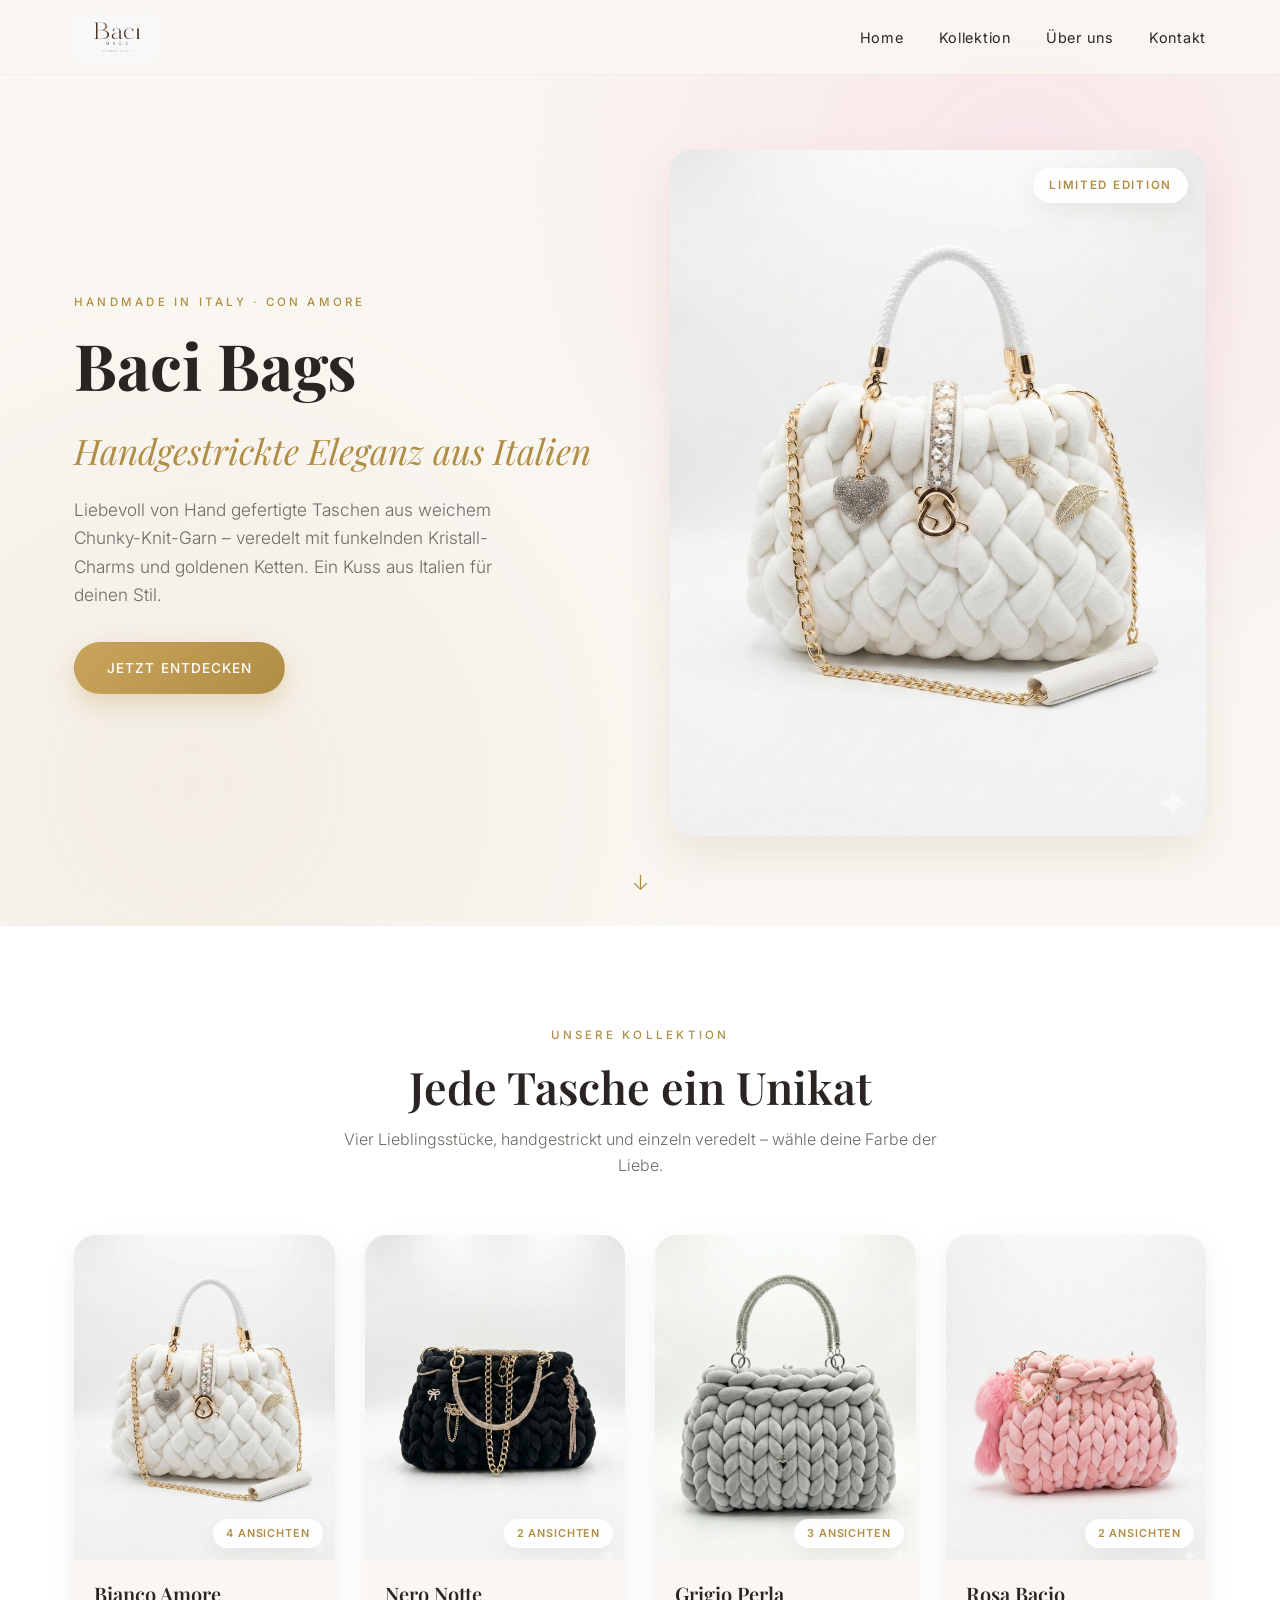
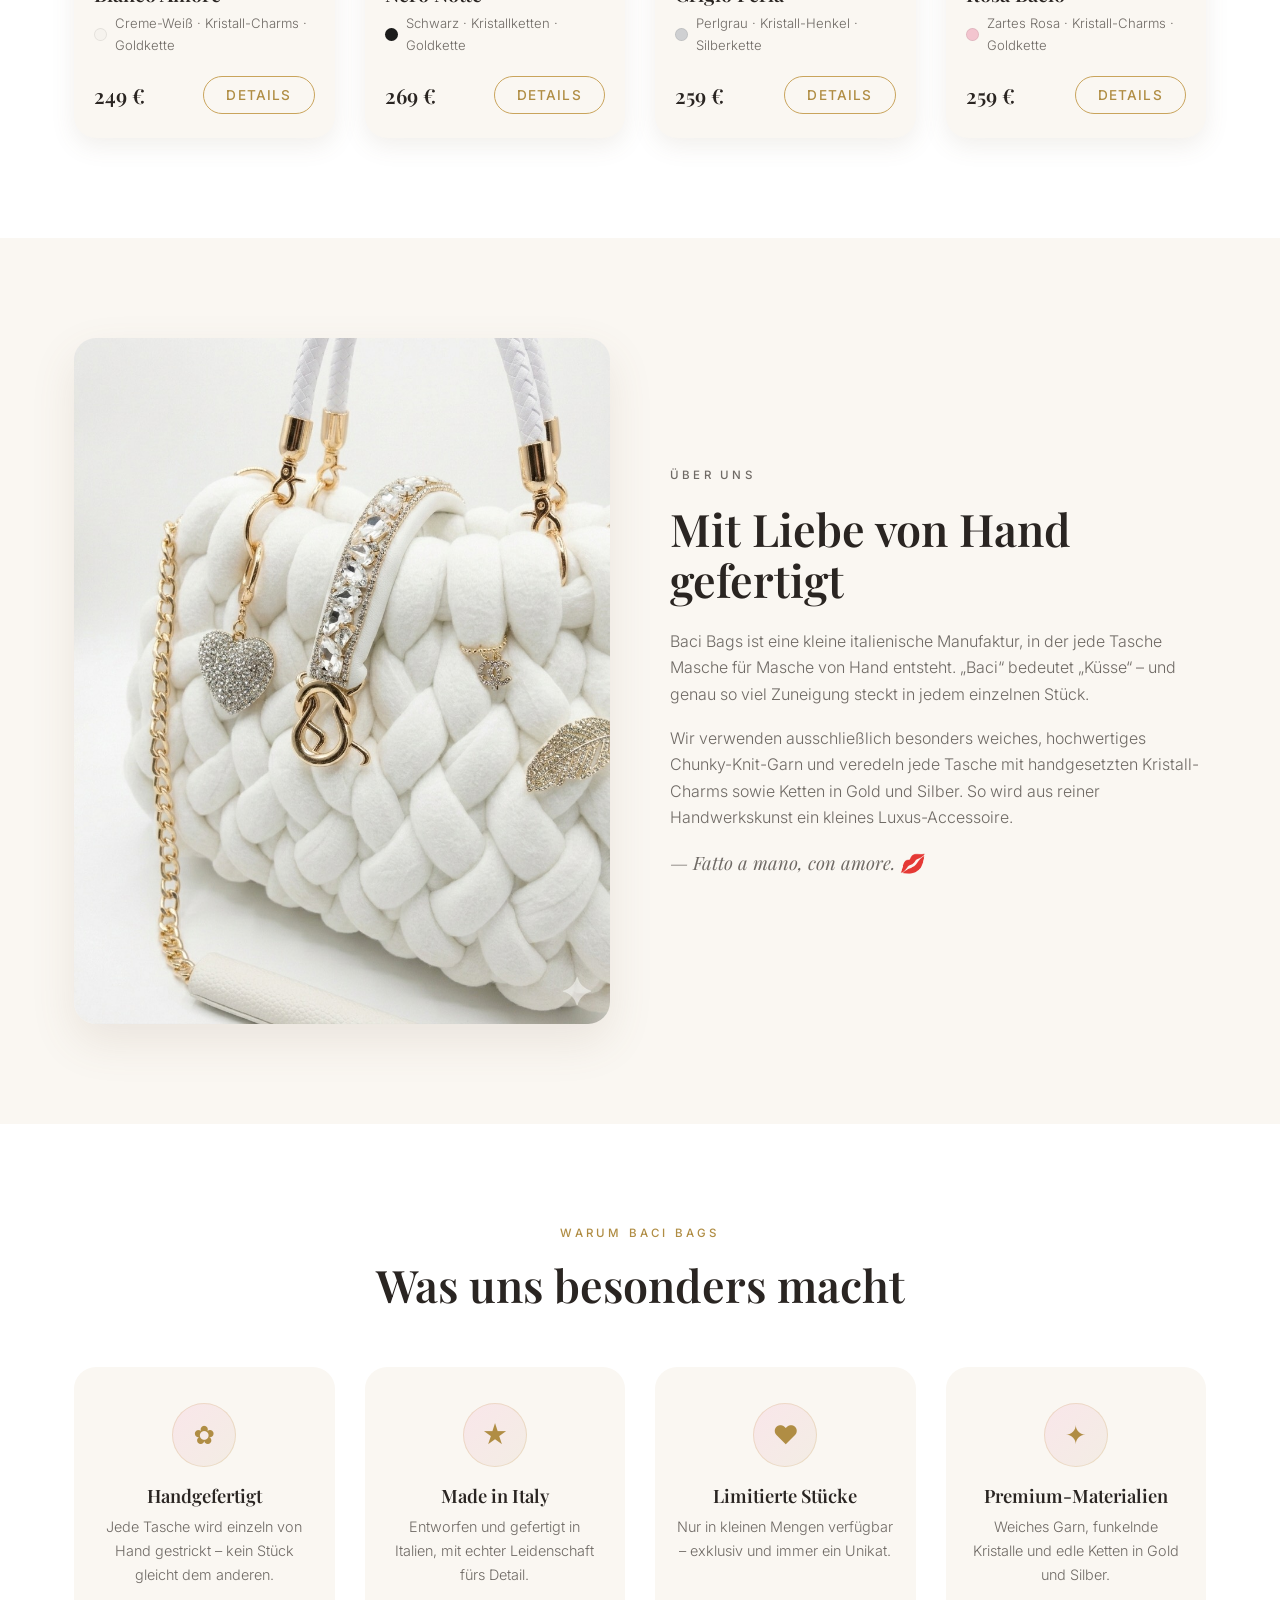
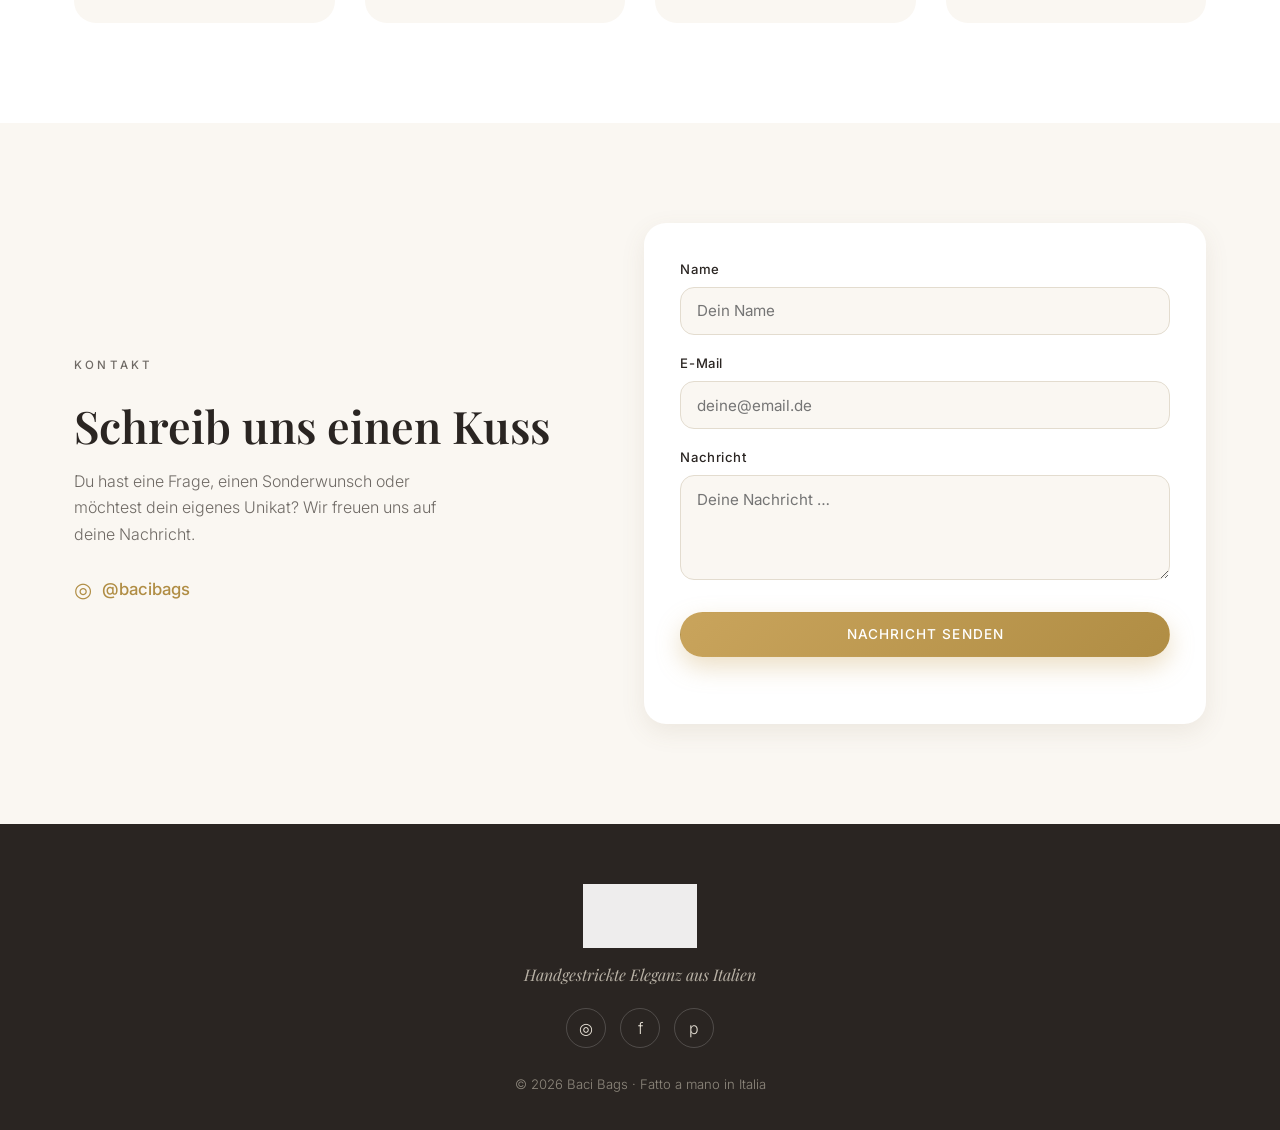
==== commit c1c12c36: "Use Baci Bags logo in header, footer and favicon - Rename uploaded logo to images/logo.png - Replace" ====
--- a/index.html
+++ b/index.html
@@ -6,6 +6,8 @@
     <title>Baci Bags – Handgestrickte Eleganz aus Italien</title>
     <meta name="description" content="Baci Bags – handgefertigte Luxus-Taschen aus grobem Chunky-Knit-Garn. Mit Liebe gefertigt in Italien. Limitierte Stücke mit Kristall-Charms und Gold-Akzenten.">
 
+    <link rel="icon" type="image/png" href="images/logo.png">
+
     <link rel="preconnect" href="https://fonts.googleapis.com">
     <link rel="preconnect" href="https://fonts.gstatic.com" crossorigin>
     <link href="https://fonts.googleapis.com/css2?family=Playfair+Display:ital,wght@0,400;0,500;0,600;0,700;1,400&family=Inter:wght@300;400;500;600&display=swap" rel="stylesheet">
@@ -17,9 +19,8 @@
     <!-- ============ HEADER / NAVIGATION ============ -->
     <header class="site-header" id="siteHeader">
         <div class="container nav-wrap">
-            <a href="#home" class="logo">
-                <span class="logo-mark">Baci</span>
-                <span class="logo-sub">Bags</span>
+            <a href="#home" class="logo" aria-label="Baci Bags – Home">
+                <img src="images/logo.png" alt="Baci Bags – Handmade in Italy">
             </a>
 
             <nav class="main-nav" id="mainNav" aria-label="Hauptnavigation">
@@ -240,9 +241,8 @@
     <!-- ============ FOOTER ============ -->
     <footer class="site-footer">
         <div class="container footer-inner">
-            <a href="#home" class="logo logo-footer">
-                <span class="logo-mark">Baci</span>
-                <span class="logo-sub">Bags</span>
+            <a href="#home" class="logo logo-footer" aria-label="Baci Bags – Home">
+                <img src="images/logo.png" alt="Baci Bags – Handmade in Italy">
             </a>
             <p class="footer-tagline">Handgestrickte Eleganz aus Italien</p>
             <div class="socials" aria-label="Social Media">
--- a/style.css
+++ b/style.css
@@ -105,9 +105,9 @@
 .site-header.scrolled { box-shadow: var(--shadow-sm); background: rgba(250, 247, 242, 0.95); }
 .nav-wrap { display: flex; align-items: center; justify-content: space-between; height: 74px; }
 
-.logo { display: flex; align-items: baseline; gap: .4rem; font-family: var(--serif); }
-.logo-mark { font-size: 1.7rem; font-weight: 700; color: var(--ink); }
-.logo-sub { font-size: 1rem; letter-spacing: 0.2em; text-transform: uppercase; color: var(--gold-deep); font-family: var(--sans); font-weight: 500; }
+.logo { display: inline-flex; align-items: center; }
+.logo img { height: 48px; width: auto; display: block; transition: opacity .3s ease; }
+.logo:hover img { opacity: 0.78; }
 
 .main-nav ul { display: flex; gap: 2.2rem; list-style: none; }
 .main-nav a {
@@ -307,7 +307,7 @@
 /* ---------- Footer ---------- */
 .site-footer { background: var(--ink); color: #d8d2c8; padding: 60px 0 34px; text-align: center; }
 .footer-inner { display: flex; flex-direction: column; align-items: center; gap: 14px; }
-.logo-footer .logo-mark { color: #fff; }
+.logo-footer img { height: 64px; filter: brightness(0) invert(1); opacity: 0.92; }
 .footer-tagline { font-family: var(--serif); font-style: italic; color: #b8b1a5; }
 .socials { display: flex; gap: 14px; margin: 6px 0; }
 .socials a {
@@ -420,6 +420,8 @@
     .lightbox { padding: 16px; gap: 4px; }
     .lb-nav { width: 42px; height: 42px; font-size: 1.4rem; }
     .lb-close { top: 12px; right: 16px; }
+    .logo img { height: 40px; }
+    .logo-footer img { height: 54px; }
 }
 
 /* Reduced motion */
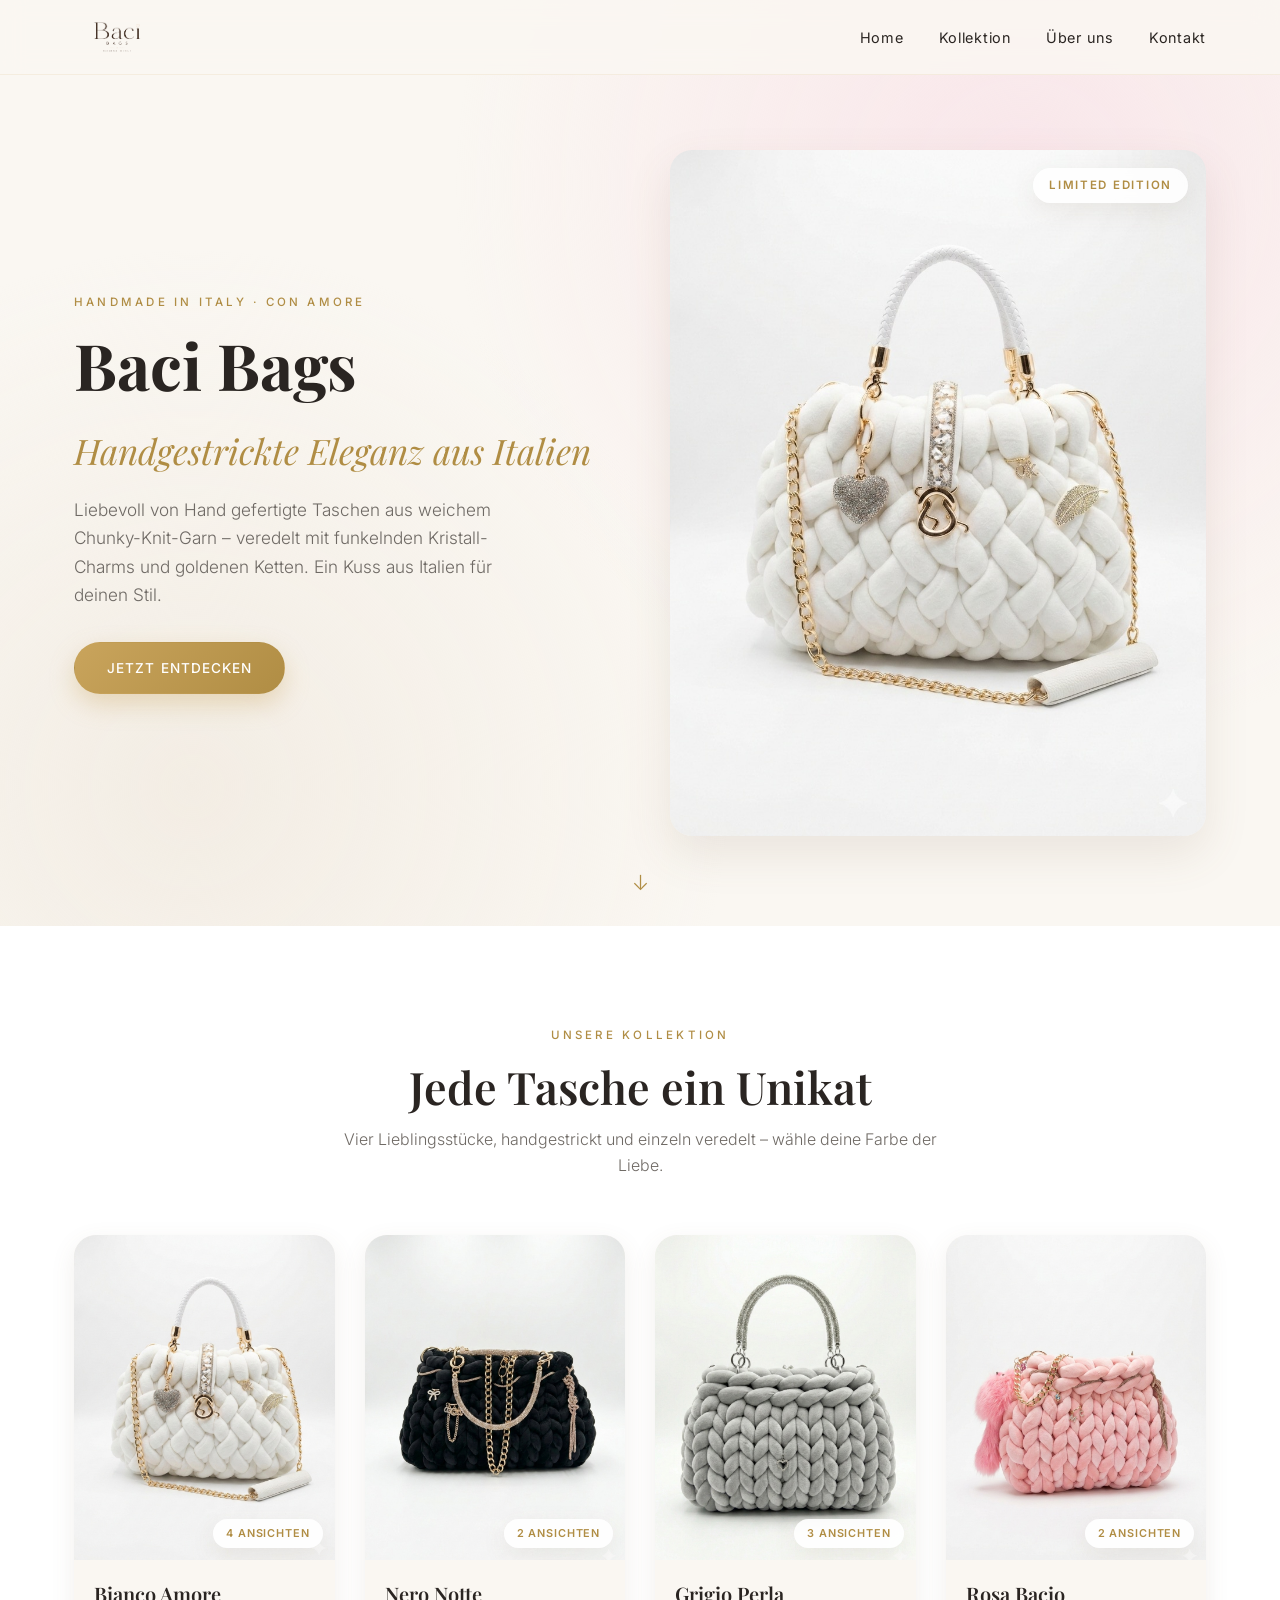
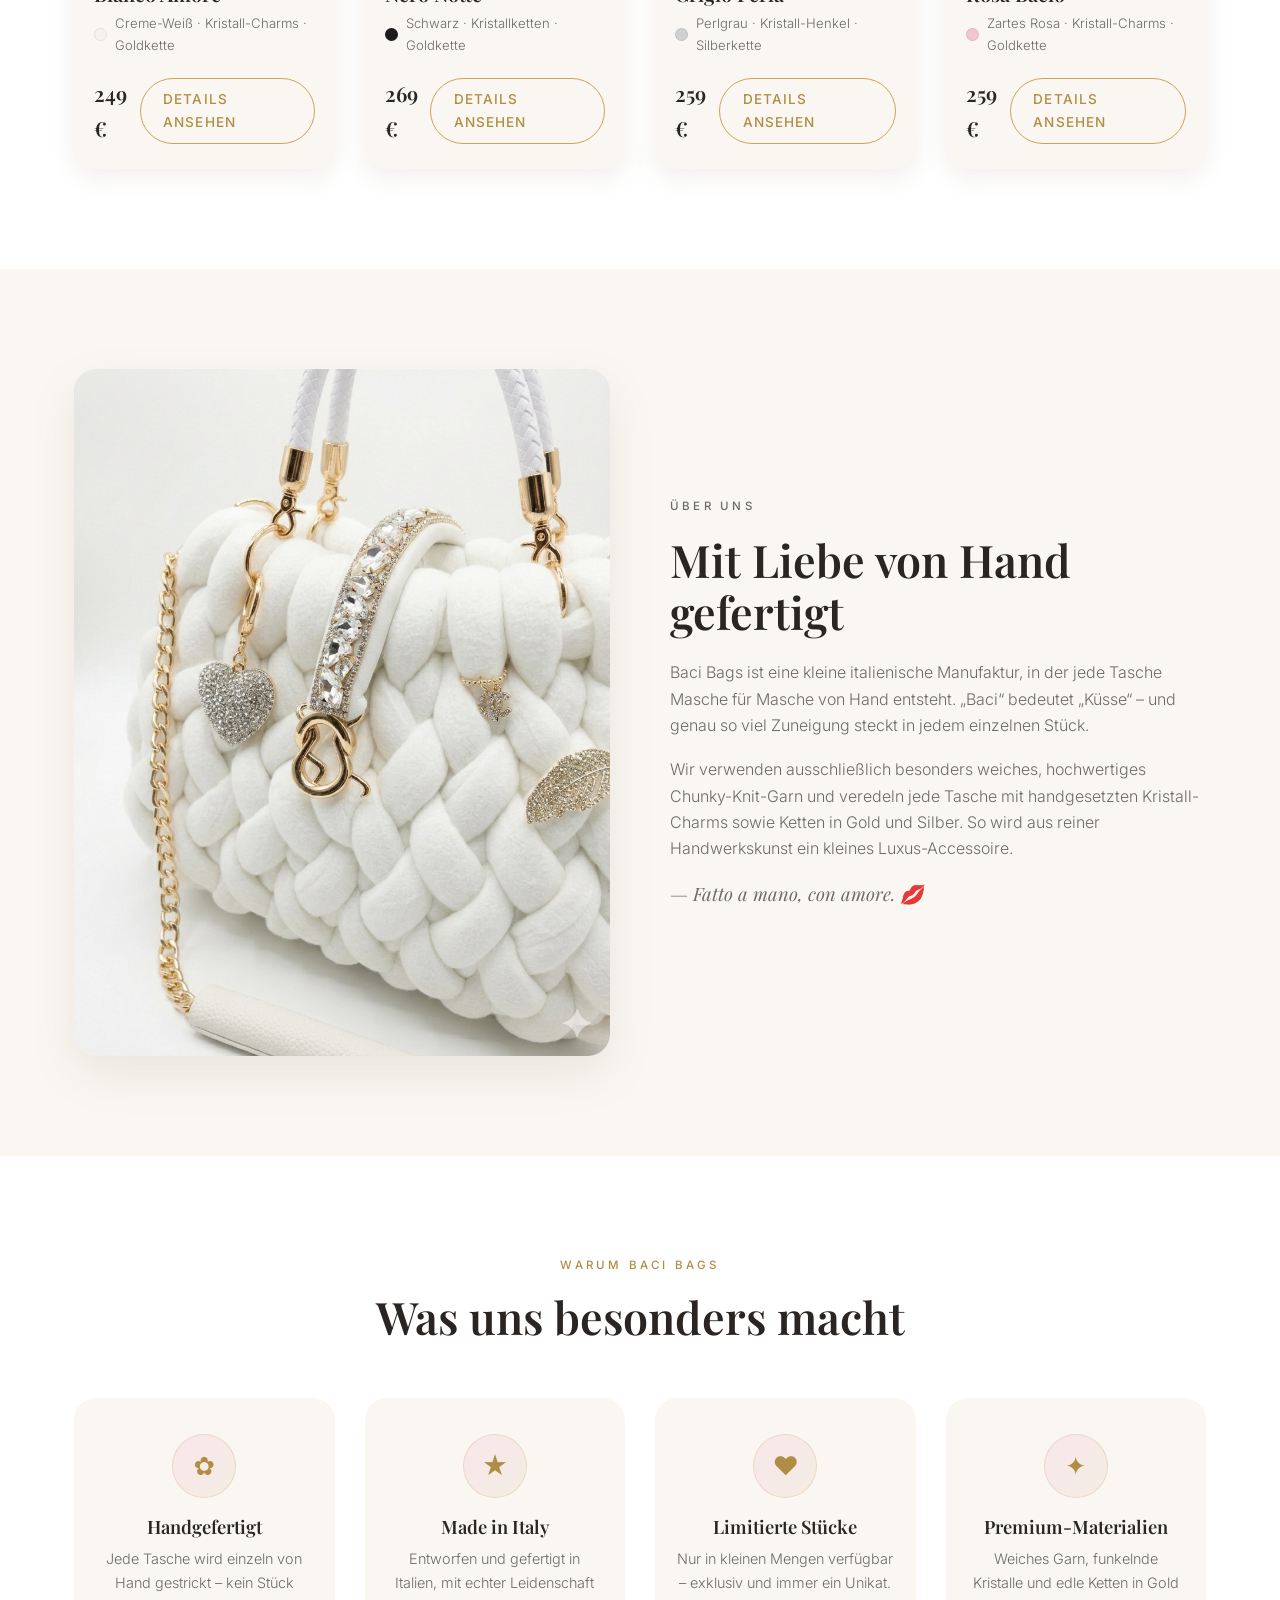
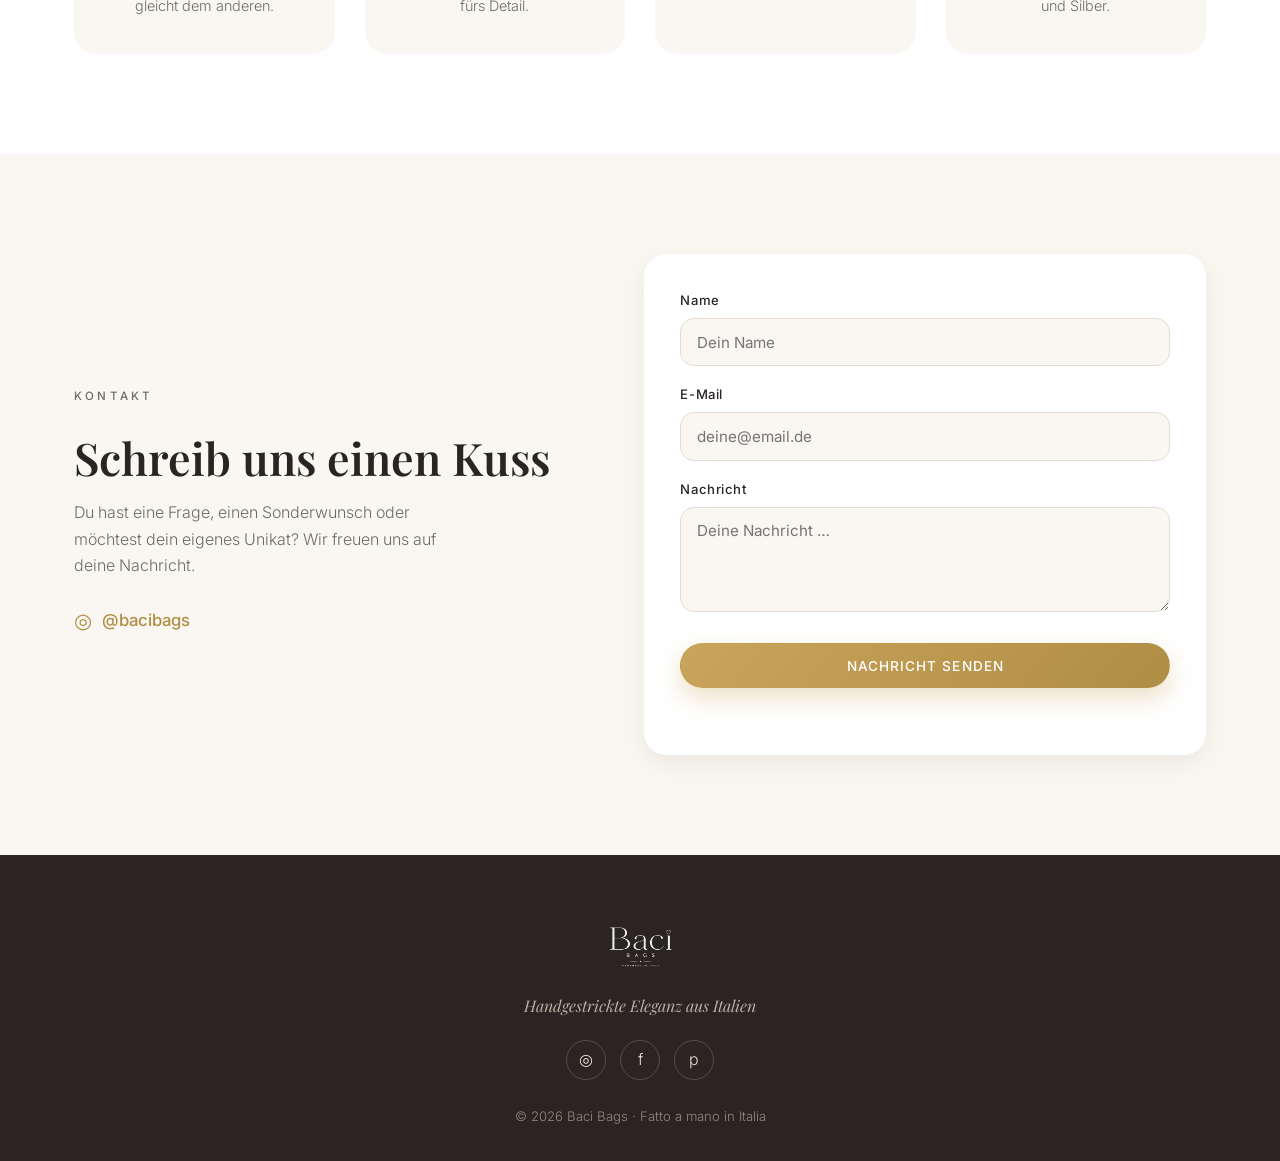
==== commit ed672179: "Add dedicated product detail pages Replace the in-page lightbox with full product pages. Clicking a " ====
--- a/index.html
+++ b/index.html
@@ -75,9 +75,7 @@
 
             <div class="grid products">
 
-                <article class="card"
-                         data-name="Bianco Amore"
-                         data-gallery="images/IMG_1885.jpeg|images/IMG_1895.jpeg|images/IMG_1896.jpeg|images/IMG_1897.jpeg">
+                <a class="card" href="produkt.html?id=bianco-amore">
                     <div class="card-img">
                         <img src="images/IMG_1885.jpeg" alt="Weiße Chunky-Knit Tasche mit Kristall-Herz-Charm und Goldkette" loading="lazy">
                         <span class="card-count">4 Ansichten</span>
@@ -87,14 +85,12 @@
                         <p class="card-color"><span class="dot" style="--dot:#f6f3ee"></span> Creme-Weiß · Kristall-Charms · Goldkette</p>
                         <div class="card-foot">
                             <span class="price">249 €</span>
-                            <button class="btn btn-outline" data-details>Details</button>
-                        </div>
-                    </div>
-                </article>
-
-                <article class="card"
-                         data-name="Nero Notte"
-                         data-gallery="images/IMG_1888.jpeg|images/IMG_1891.jpeg">
+                            <span class="btn btn-outline">Details ansehen</span>
+                        </div>
+                    </div>
+                </a>
+
+                <a class="card" href="produkt.html?id=nero-notte">
                     <div class="card-img">
                         <img src="images/IMG_1888.jpeg" alt="Schwarze Chunky-Knit Tasche mit Kristallketten und Goldkette" loading="lazy">
                         <span class="card-count">2 Ansichten</span>
@@ -104,14 +100,12 @@
                         <p class="card-color"><span class="dot" style="--dot:#1c1c1c"></span> Schwarz · Kristallketten · Goldkette</p>
                         <div class="card-foot">
                             <span class="price">269 €</span>
-                            <button class="btn btn-outline" data-details>Details</button>
-                        </div>
-                    </div>
-                </article>
-
-                <article class="card"
-                         data-name="Grigio Perla"
-                         data-gallery="images/IMG_1894.jpeg|images/IMG_1889.jpeg|images/IMG_1890.jpeg">
+                            <span class="btn btn-outline">Details ansehen</span>
+                        </div>
+                    </div>
+                </a>
+
+                <a class="card" href="produkt.html?id=grigio-perla">
                     <div class="card-img">
                         <img src="images/IMG_1894.jpeg" alt="Graue Chunky-Knit Tasche mit Kristall-Henkel und Herz-Charm" loading="lazy">
                         <span class="card-count">3 Ansichten</span>
@@ -121,14 +115,12 @@
                         <p class="card-color"><span class="dot" style="--dot:#cfd0d2"></span> Perlgrau · Kristall-Henkel · Silberkette</p>
                         <div class="card-foot">
                             <span class="price">259 €</span>
-                            <button class="btn btn-outline" data-details>Details</button>
-                        </div>
-                    </div>
-                </article>
-
-                <article class="card"
-                         data-name="Rosa Bacio"
-                         data-gallery="images/IMG_1887.jpeg|images/IMG_1892.jpeg">
+                            <span class="btn btn-outline">Details ansehen</span>
+                        </div>
+                    </div>
+                </a>
+
+                <a class="card" href="produkt.html?id=rosa-bacio">
                     <div class="card-img">
                         <img src="images/IMG_1887.jpeg" alt="Rosa Chunky-Knit Tasche mit Fellbommel, Kristall-Charms und Goldkette" loading="lazy">
                         <span class="card-count">2 Ansichten</span>
@@ -138,10 +130,10 @@
                         <p class="card-color"><span class="dot" style="--dot:#f3c5cf"></span> Zartes Rosa · Kristall-Charms · Goldkette</p>
                         <div class="card-foot">
                             <span class="price">259 €</span>
-                            <button class="btn btn-outline" data-details>Details</button>
-                        </div>
-                    </div>
-                </article>
+                            <span class="btn btn-outline">Details ansehen</span>
+                        </div>
+                    </div>
+                </a>
 
             </div>
         </div>
@@ -254,17 +246,6 @@
         </div>
     </footer>
 
-    <!-- ============ LIGHTBOX / PRODUKT-GALERIE ============ -->
-    <div class="lightbox" id="lightbox" aria-hidden="true" role="dialog" aria-modal="true" aria-label="Produktgalerie">
-        <button class="lb-close" id="lbClose" aria-label="Schließen">×</button>
-        <button class="lb-nav lb-prev" id="lbPrev" aria-label="Vorheriges Bild">‹</button>
-        <div class="lb-stage">
-            <img src="" alt="" id="lbImage">
-            <p class="lb-caption" id="lbCaption"></p>
-        </div>
-        <button class="lb-nav lb-next" id="lbNext" aria-label="Nächstes Bild">›</button>
-    </div>
-
     <script src="script.js"></script>
 </body>
 </html>
--- a/style.css
+++ b/style.css
@@ -204,7 +204,7 @@
     flex-direction: column;
 }
 .card:hover { transform: translateY(-8px); box-shadow: var(--shadow); }
-.card-img { overflow: hidden; aspect-ratio: 4 / 5; background: var(--cream-deep); position: relative; cursor: zoom-in; }
+.card-img { overflow: hidden; aspect-ratio: 4 / 5; background: var(--cream-deep); position: relative; cursor: pointer; }
 .card-img img { width: 100%; height: 100%; object-fit: cover; transition: transform .6s ease; }
 .card:hover .card-img img { transform: scale(1.07); }
 .card-count {
@@ -381,6 +381,90 @@
 }
 .lb-nav:hover { background: var(--gold); border-color: var(--gold); transform: scale(1.08); }
 
+/* ---------- Produkt-Detailseite ---------- */
+.subpage { padding-top: 74px; }
+.product-page { padding: 46px 0 90px; }
+
+.breadcrumb {
+    display: flex;
+    flex-wrap: wrap;
+    align-items: center;
+    gap: 8px;
+    font-size: 0.85rem;
+    color: var(--grey);
+    margin-bottom: 36px;
+}
+.breadcrumb a { color: var(--gold-deep); transition: color .3s ease; }
+.breadcrumb a:hover { color: var(--ink); }
+.breadcrumb .current { color: var(--ink); font-weight: 500; }
+
+.product-detail { display: grid; grid-template-columns: 1fr 1fr; gap: 56px; align-items: start; }
+
+/* Galerie */
+.pd-gallery { position: sticky; top: 100px; }
+.pd-main { position: relative; border-radius: var(--radius); overflow: hidden; box-shadow: var(--shadow); background: var(--cream-deep); }
+.pd-main img { width: 100%; aspect-ratio: 4 / 5; object-fit: cover; cursor: zoom-in; transition: opacity .3s ease, transform .6s ease; }
+.pd-main:hover img { transform: scale(1.03); }
+.pd-zoom {
+    position: absolute;
+    bottom: 14px; right: 14px;
+    background: rgba(255,255,255,0.9);
+    backdrop-filter: blur(6px);
+    border: none;
+    color: var(--gold-deep);
+    font-family: var(--sans);
+    font-size: 0.74rem;
+    font-weight: 600;
+    letter-spacing: 0.06em;
+    text-transform: uppercase;
+    padding: .5rem .9rem;
+    border-radius: 50px;
+    box-shadow: var(--shadow-sm);
+    cursor: pointer;
+    transition: background .3s ease, color .3s ease;
+}
+.pd-zoom:hover { background: var(--gold); color: #fff; }
+
+.pd-thumbs { display: flex; gap: 12px; margin-top: 14px; flex-wrap: wrap; }
+.pd-thumb {
+    width: 76px; height: 92px;
+    padding: 0;
+    border: 2px solid transparent;
+    border-radius: var(--radius-sm);
+    overflow: hidden;
+    cursor: pointer;
+    background: var(--cream-deep);
+    transition: border-color .3s ease, transform .3s ease;
+}
+.pd-thumb img { width: 100%; height: 100%; object-fit: cover; display: block; }
+.pd-thumb:hover { transform: translateY(-2px); }
+.pd-thumb.active { border-color: var(--gold); }
+
+/* Info */
+.pd-info h1 { font-size: clamp(2rem, 4vw, 3rem); margin: .3rem 0 .8rem; }
+.pd-color { display: flex; align-items: center; gap: .55rem; color: var(--grey); font-size: 0.95rem; }
+.pd-price { font-family: var(--serif); font-size: 1.9rem; font-weight: 600; color: var(--ink); margin: 1rem 0 .6rem; }
+.pd-tagline { font-family: var(--serif); font-style: italic; font-size: 1.15rem; color: var(--gold-deep); margin-bottom: 1.4rem; }
+.pd-desc p { color: var(--grey); margin-bottom: 1rem; }
+.pd-subhead { font-size: 1.2rem; margin: 1.8rem 0 .9rem; }
+.pd-details { list-style: none; display: grid; gap: .6rem; margin-bottom: 2rem; }
+.pd-details li { position: relative; padding-left: 1.6rem; color: var(--ink); font-size: 0.95rem; }
+.pd-details li::before { content: "✦"; position: absolute; left: 0; color: var(--gold); }
+
+.pd-actions { display: flex; flex-wrap: wrap; gap: 14px; margin-bottom: 2.4rem; }
+
+.pd-specs {
+    border-top: 1px solid #e8e0d2;
+    padding-top: 1.6rem;
+    display: grid;
+    gap: .9rem;
+}
+.pd-specs > div { display: grid; grid-template-columns: 120px 1fr; gap: 12px; font-size: 0.92rem; }
+.pd-specs dt { color: var(--gold-deep); font-weight: 500; }
+.pd-specs dd { color: var(--grey); }
+
+.pd-missing { text-align: center; padding: 80px 0; display: grid; gap: 18px; justify-items: center; }
+
 /* ============================================================
    Responsive
    ============================================================ */
@@ -390,6 +474,9 @@
     .about-image { order: -1; }
     .hero-text { text-align: center; }
     .hero-lead { margin-left: auto; margin-right: auto; }
+    .product-detail { grid-template-columns: 1fr; gap: 36px; }
+    .pd-gallery { position: static; }
+    .pd-main img { aspect-ratio: 1 / 1; }
 }
 
 @media (max-width: 720px) {
@@ -422,6 +509,8 @@
     .lb-close { top: 12px; right: 16px; }
     .logo img { height: 40px; }
     .logo-footer img { height: 54px; }
+    .pd-actions .btn { width: 100%; text-align: center; }
+    .pd-specs > div { grid-template-columns: 1fr; gap: 2px; }
 }
 
 /* Reduced motion */
